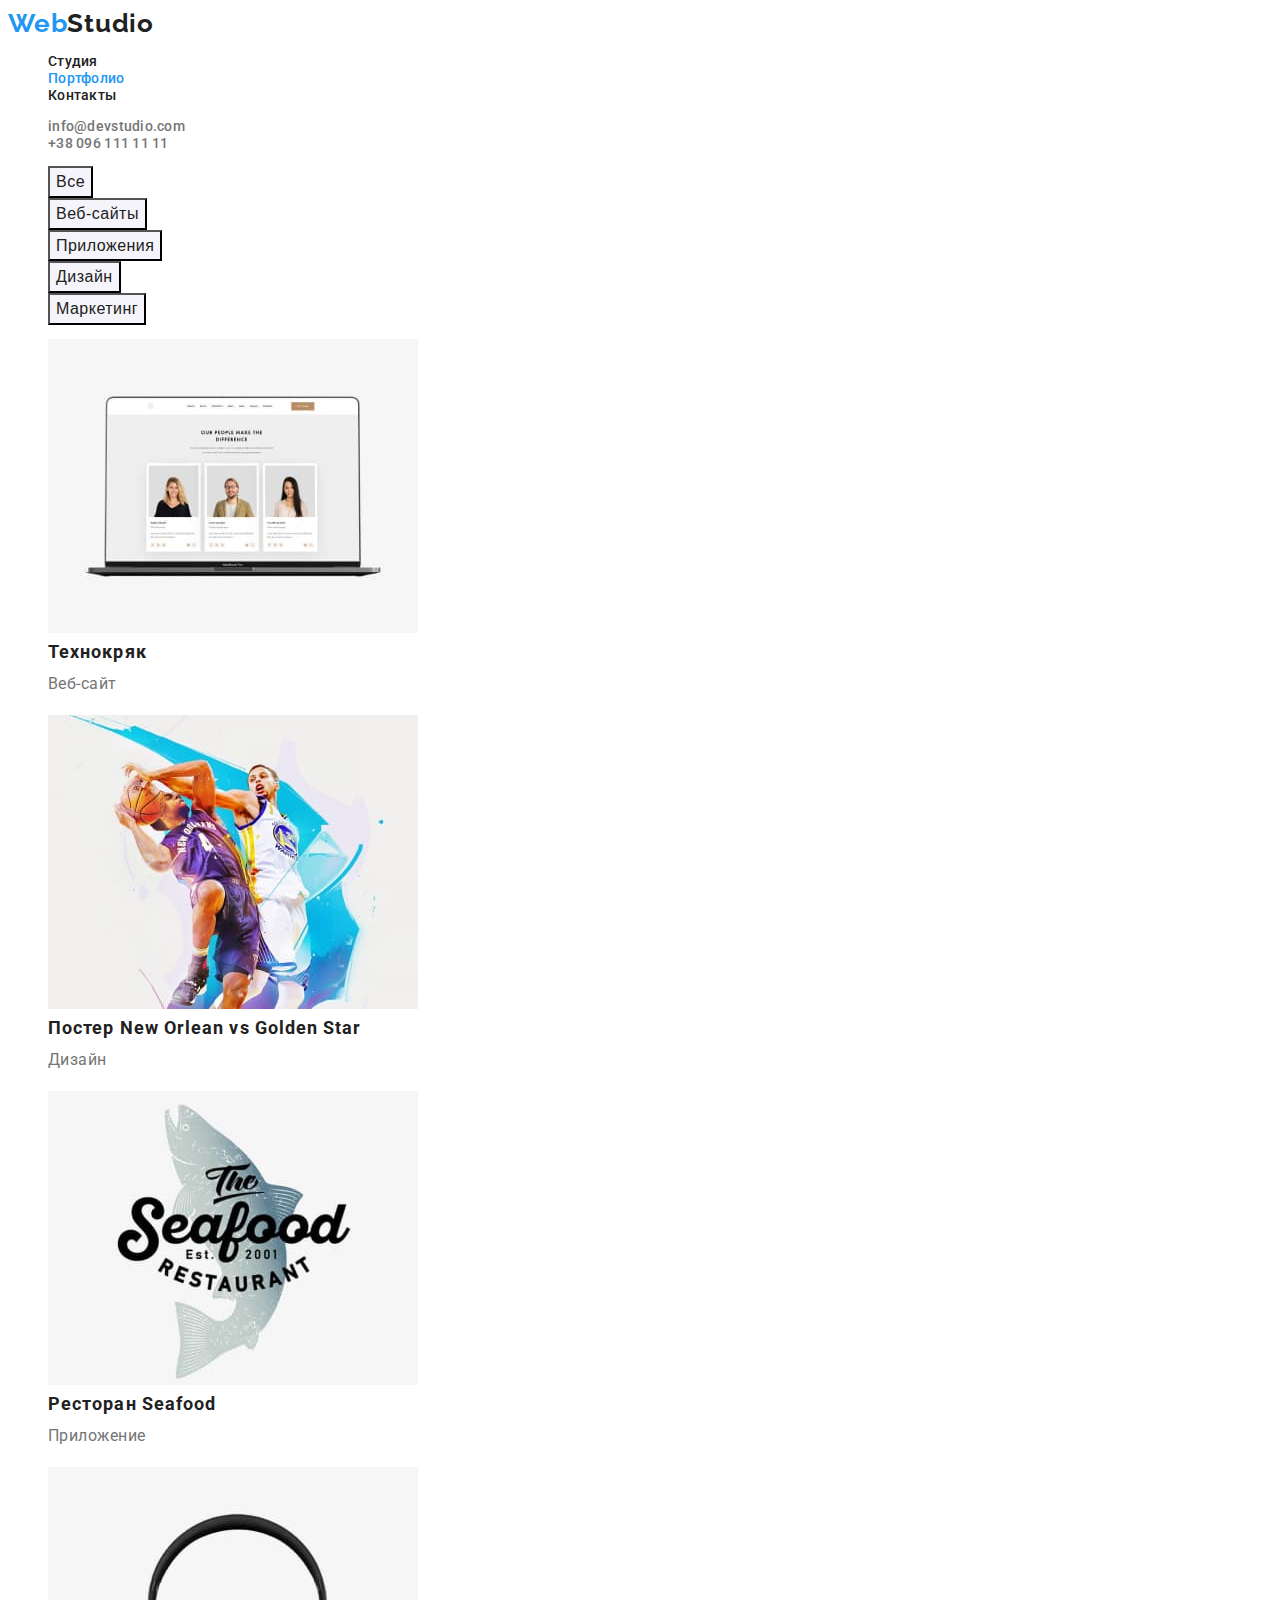
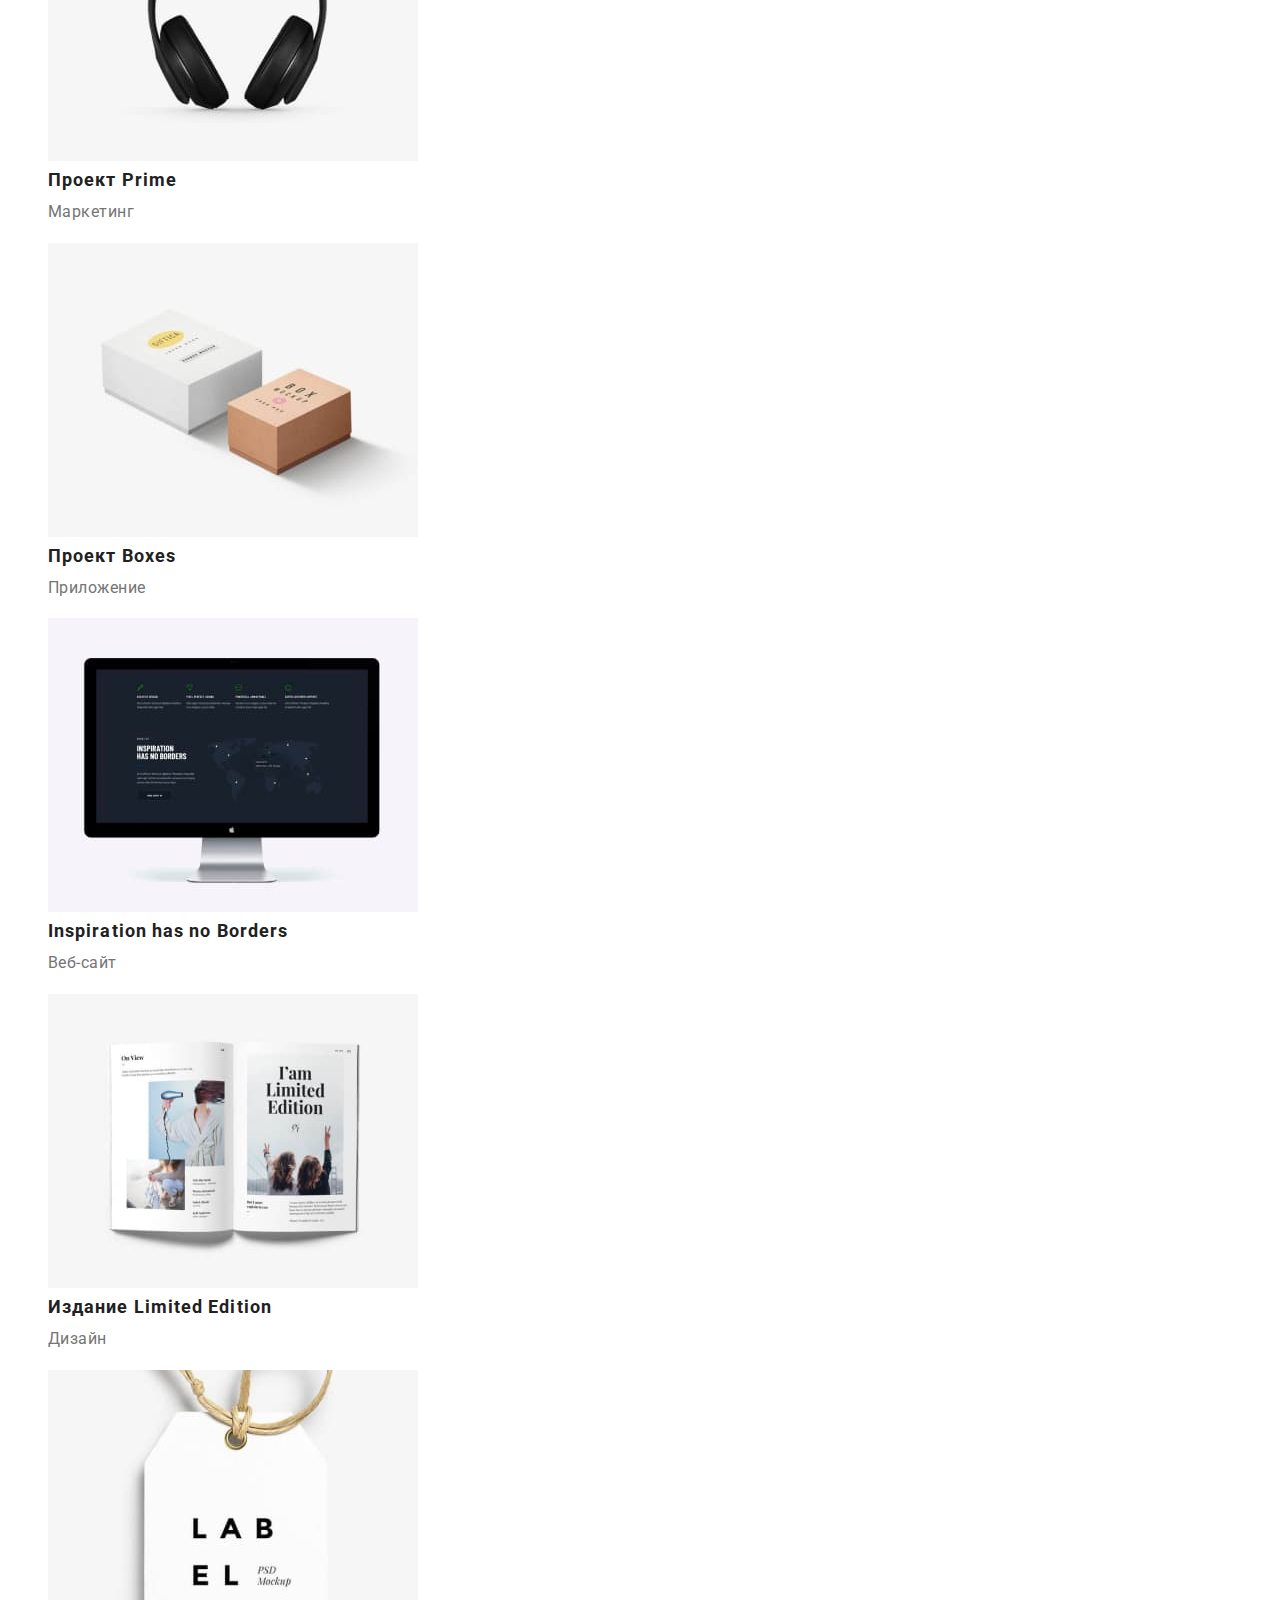
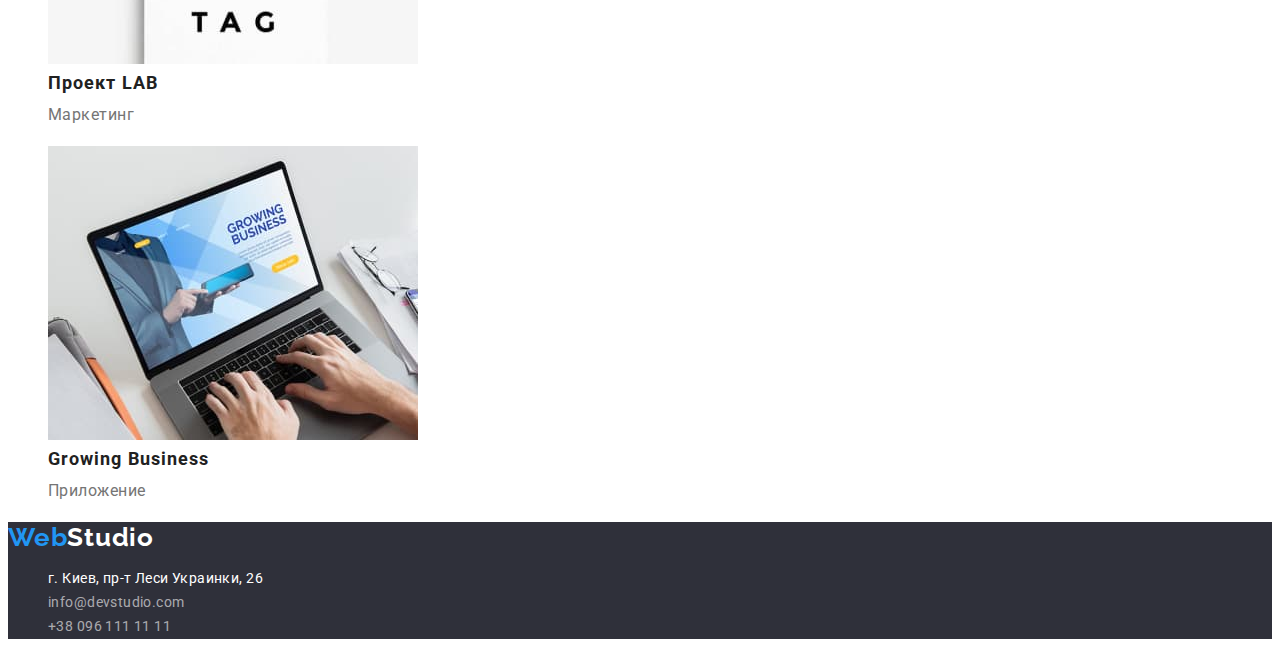
==== portfolio.html @ acb9602a "Новый репозиторий" ====
<!DOCTYPE html>
<html lang="ru">
    <head>
        <meta charset="UTF-8">
        <meta http-equiv="X-UA-Compatible" content="IE=edge">
        <meta name="viewport" content="width=device-width, initial-scale=1.0">
        <title>Document</title>
        <link rel="preconnect" href="https://fonts.googleapis.com">
        <link rel="preconnect" href="https://fonts.gstatic.com" crossorigin>
        <link href="https://fonts.googleapis.com/css2?family=Raleway:wght@700&family=Roboto:wght@400;500;700;900&display=swap" rel="stylesheet">
        <link rel="stylesheet" href="./css/styles.css">
    </head>
    <body>
        <!--Шапка-->
        <header class="header">
            <nav class="header-navigation">
                <a href="/" class="link header-logo">Web<span class="header-studio">Studio</span> </a>
                <ul class="list header-list">
                    <li class="header-item"><a class="link header-link"  href="./index.html">Студия</a></li>
                    <li class="header-item"><a class="link header-link current" href="./portfolio.html">Портфолио</a></li>
                    <li class="header-item"><a class="link header-link" href="">Контакты</a></li>
                </ul>
            </nav>              
            <ul class="list contact-list">
                <li class="contact-item"><a href="mailto:info@devstudio.com" class="link contact-link" >info@devstudio.com</a></li>
                <li class="contact-item"><a href="tel:+380961111111" class="link contact-link">+38 096 111 11 11</a></li>
            </ul>
        </header>   
        <main> 
            <!--Портфолио-->  
            <section>
                <h1 class="visually-hidden">Портфолио</h1>
                <div class="porfolio">
                    <ul class="list porfolio-list">
                        <li class="porfolio-item"><button type="button" class="porfolio-btn">Все</button></li>
                        <li class="porfolio-item"><button type="button" class="porfolio-btn">Веб-сайты</button></li>
                        <li class="porfolio-item"><button type="button" class="porfolio-btn">Приложения</button></li>
                        <li class="porfolio-item"><button type="button" class="porfolio-btn">Дизайн</button></li>
                        <li class="porfolio-item"><button type="button" class="porfolio-btn">Маркетинг</button></li>
                    </ul>  
                </div>
                <div class="projects">
                    <ul class="list project-list">
                        <li class="project-item"> 
                            <a href="" class="link project-link">
                                <img src="./images/portfolio/tehno.jpg" alt="Технокряк" width="370" height="294">
                                <h2 class="project-title">Технокряк</h2>
                                <p class="project-after-title">Веб-сайт</p>
                            </a>                  
                        </li>
                        <li class="project-item"> 
                            <a href="" class="link project-link">
                                <img src="./images/portfolio/poster.jpg" alt="Постер New Orlean vs Golden Star" width="370" height="294">
                                <h2 class="project-title">Постер New Orlean vs Golden Star</h2>
                                <p class="project-after-title">Дизайн</p>
                            </a>                
                        </li>
                        <li class="project-item"> 
                            <a href="" class="link project-link">
                                <img src="./images/portfolio/seafood.jpg" alt="Ресторан Seafood" width="370" height="294">
                                <h2 class="project-title">Ресторан Seafood</h2>
                                <p class="project-after-title">Приложение</p>
                            </a>                 
                        </li>
                        <li class="project-item"> 
                            <a href="" class="link project-link">
                                <img src="./images//portfolio/prime.jpg" alt="Проект Prime" width="370" height="294">
                                <h2 class="project-title">Проект Prime</h2>
                                <p class="project-after-title">Маркетинг</p>
                            </a>                 
                        </li>
                        <li class="project-item"> 
                            <a href="" class="link project-link">
                                <img src="./images/portfolio/boxes.jpg" alt="Проект Boxes" width="370" height="294">
                                <h2 class="project-title">Проект Boxes</h2>
                                <p class="project-after-title">Приложение</p>
                            </a>                       
                        </li>
                        <li class="project-item"> 
                            <a href="" class="link project-link">
                                <img src="./images/portfolio/borders.jpg" alt="Inspiration has no Borders" width="370" height="294">
                                <h2 class="project-title">Inspiration has no Borders</h2>
                                <p class="project-after-title">Веб-сайт</p>
                            </a>                    
                        </li>
                        <li class="project-item"> 
                            <a href="" class="link project-link">
                                <img src="./images/portfolio/limited.jpg" alt="Издание Limited Edition" width="370" height="294">
                                <h2 class="project-title">Издание Limited Edition</h2>
                                <p class="project-after-title">Дизайн</p>
                            </a>                     
                        </li>
                        <li class="project-item"> 
                            <a href="" class="link project-link">
                                <img src="./images/portfolio/lab.jpg" alt="Проект LAB" width="370" height="294">
                                <h2 class="project-title">Проект LAB</h2>
                                <p class="project-after-title">Маркетинг</p>
                            </a>                      
                        </li>
                        <li class="project-item"> 
                            <a href="" class="link project-link">
                                <img src="./images/portfolio/business.jpg" alt="Growing Business" width="370" height="294">
                                <h2 class="project-title">Growing Business</h2>
                                <p class="project-after-title">Приложение</p>
                            </a>  
                        </li>            
                    </ul>       
                </div>   
            </section>    
        </main>
        <!--Подвал-->
        <footer class="footer">
            <a href="/" class="link footer-logo">Web<span class="footer-studio">Studio</span> </a>
            <address>
                <ul class="list footer-list">
                    <li class="footer-item"><a href="" class="link footer-adress">г. Киев, пр-т Леси Украинки, 26</a></li>
                    <li class="footer-item"><a href="mailto:info@devstudio.com" class="link footer-link">info@devstudio.com</a></li>
                    <li class="footer-item"><a href="tel:+380961111111" class="link footer-link">+38 096 111 11 11</a></li>
                </ul>
            </address>
        </footer>
    </body>
</html>
---- css/styles.css ----
/* основной цвет заголовка #FFFFFF */
/* второй цвет заголовка #212121 */
/* основной  цвет текста #757575 */
/* контакты цвет rgba(255, 255, 255, 0.6) */
/* акцент цвет #2196F3 */

/* основной фон #E5E5E5 */
/* второй фон #2F303A; */
/* третий фон  #F5F4FA */
/* фон шапки #FFFFFF */
/* фон подвал #2F303A*/

/* основной фон кнопки #2196F3 */
/* второй фон кнопки rgba(0, 0, 0, 0.15) */
/* основной цвет текста кнопки #FFFFFF */
/* второй цвет текста кнопки #212121 */
/* основной фон кнопки портфолио #F5F4FA */
/* второй фон кнопки портфолио #2196F3 */
/* основной текст кнопки портфолио #212121 */
/* второй цвет кнопки портфолио #FFFFFF */

:root {
    --main-title-color:#FFFFFF;
    --second-title-color:#212121;
    --main-text-color:#757575;
    --contacts-color:rgba(255, 255, 255, 0.6);
    --accent-color:#2196F3;
    --main-background:#FFFFFF;
    --second-background:#2F303A;
    --third-background:#F5F4FA;
    --header-background:#FFFFFF;
    --footer-background:#2F303A;
    
}

body {
    font-family:'Roboto', sans-serif;
    background-color:var(--main-background);
    color:var(--main-text-color);
    font-size: 14px;
    letter-spacing: 0.03em;
}

.list {
    list-style:none;
}

.link{
    text-decoration: none;
}

/* ------------------- HEDER-------------------------- */

.header{
    background-color:var(--header-background)
}
.header-logo {
font-family: Raleway;
font-weight: 700;
font-size: 26px;
line-height: 1.19;
letter-spacing: 0.03em;
color: var(--accent-color);
}
.header-studio{
    color: var(--second-title-color);
}
.header-link{
    font-style: normal;
    font-weight: 500;
    font-size: 14px;
    line-height: 1.14;
    letter-spacing: 0.02em;
    color:var(--second-title-color);
}
.header-link:hover,
.header-link:focus{
    color: var(--accent-color);
}
.current{
    color: var(--accent-color);
}
.contact-link{
    font-weight: 500;
    font-size: 14px;
    line-height: 1.14;
    letter-spacing: 0.02em;
    color: var(--main-text-color);
}
.contact-link:hover, 
.contact-link:focus{
    color: var(--accent-color);
}

/* ------------------- HERO-------------------------- */

.hero{
    background-color: var(--second-background);
}
.hero-section-title{
    font-weight: 900;
    font-size: 44px;
    line-height: 1.36;
    letter-spacing: 0.06em;
    color:var(--main-title-color);
}
.hero-section-btn{
    cursor: pointer;
    background-color:var(--accent-color) ;
    font-family: inherit;
    font-weight: 700;
    font-size: 16px;
    line-height: 1.87;
    letter-spacing: 0.06em;
    color:var(--main-title-color);
}

/* -------------------DIFFERENCES-------------------------- */

.visually-hidden {
    position: absolute;
    white-space: nowrap;
    width: 1px;
    height: 1px;
    overflow: hidden;
    border: 0;
    padding: 0;
    clip: rect(0 0 0 0);
    clip-path: inset(50%);
    margin: -1px;
}
.differences-title{  
    font-weight: 700;
    font-size: 14px;
    line-height: 1.14;
    letter-spacing: 0.03em;
    color: var(--second-title-color);
}
.differences-after-title{
    font-weight: 400;
    font-size: 14px;
    line-height: 1.71;
    letter-spacing: 0.03em;
}

/* -------------------WORK-------------------------- */

.work-title{
        font-weight: 700;
        font-size: 36px;
        line-height: 1.17;
        letter-spacing: 0.03em;
        color:var(--second-title-color);
}

/* -------------------COMMAND-------------------------- */

.command{
    background-color: var(--third-background);
}
.command-title{
    font-weight: 700;
    font-size: 36px;
    line-height: 1.17;
    letter-spacing: 0.03em;  
    color:var(--second-title-color);  
}

.command-name{
    font-weight: 500;
    font-size: 16px;
    line-height: 1.19;
    letter-spacing: 0.03em;
    color: var(--second-title-color);
}

/* -------------------FOOTER-------------------------- */

.footer{
    background-color:var(--footer-background); 
}

.footer-logo {
    font-family: Raleway;
    font-weight: 700;
    font-size: 26px;
    line-height: 1.19;
    letter-spacing: 0.03em;
    color: var(--accent-color);
    }

.footer-studio{
    color:var(--main-title-color);
    }

.footer-adress{
    font-style: normal;
    font-weight: 400;
    font-size: 14px;
    line-height: 1.71;
    letter-spacing: 0.03em;
    color:var(--main-title-color);
}
.footer-adress:hover,
.footer-adress:focus{
    color: var(--accent-color);
}
.footer-link{
    font-style: normal;
    font-weight: 400;
    font-size: 14px;
    line-height: 1.71;
    letter-spacing: 0.03em;
    color:var(--contacts-color);
    }
.footer-link:hover,
.footer-link:focus{
    color: var(--accent-color);
}

/* -------------------PORFOLIO BTN-------------------------- */

.porfolio-btn{
    font-weight: 500;
    font-size: 16px;
    line-height: 1.62;
    letter-spacing: 0.03em;
    color: #212121;  
    background-color:#F5F4FA;
}
.porfolio-btn:hover, 
.porfolio-btn:focus{
    color: #FFFFFF;
    background-color:var(--accent-color)
}

/* -------------------PROJECTS-------------------------- */

.project-title{
    font-weight: 700;
    font-size: 18px;
    line-height: 2.0px;
    letter-spacing: 0.06em;
    color:var(--second-title-color);
}
.project-after-title{
    font-weight: 400;
    font-size: 16px;
    line-height: 1.87;
    letter-spacing: 0.03em;
    color:var(--main-text-color);
}
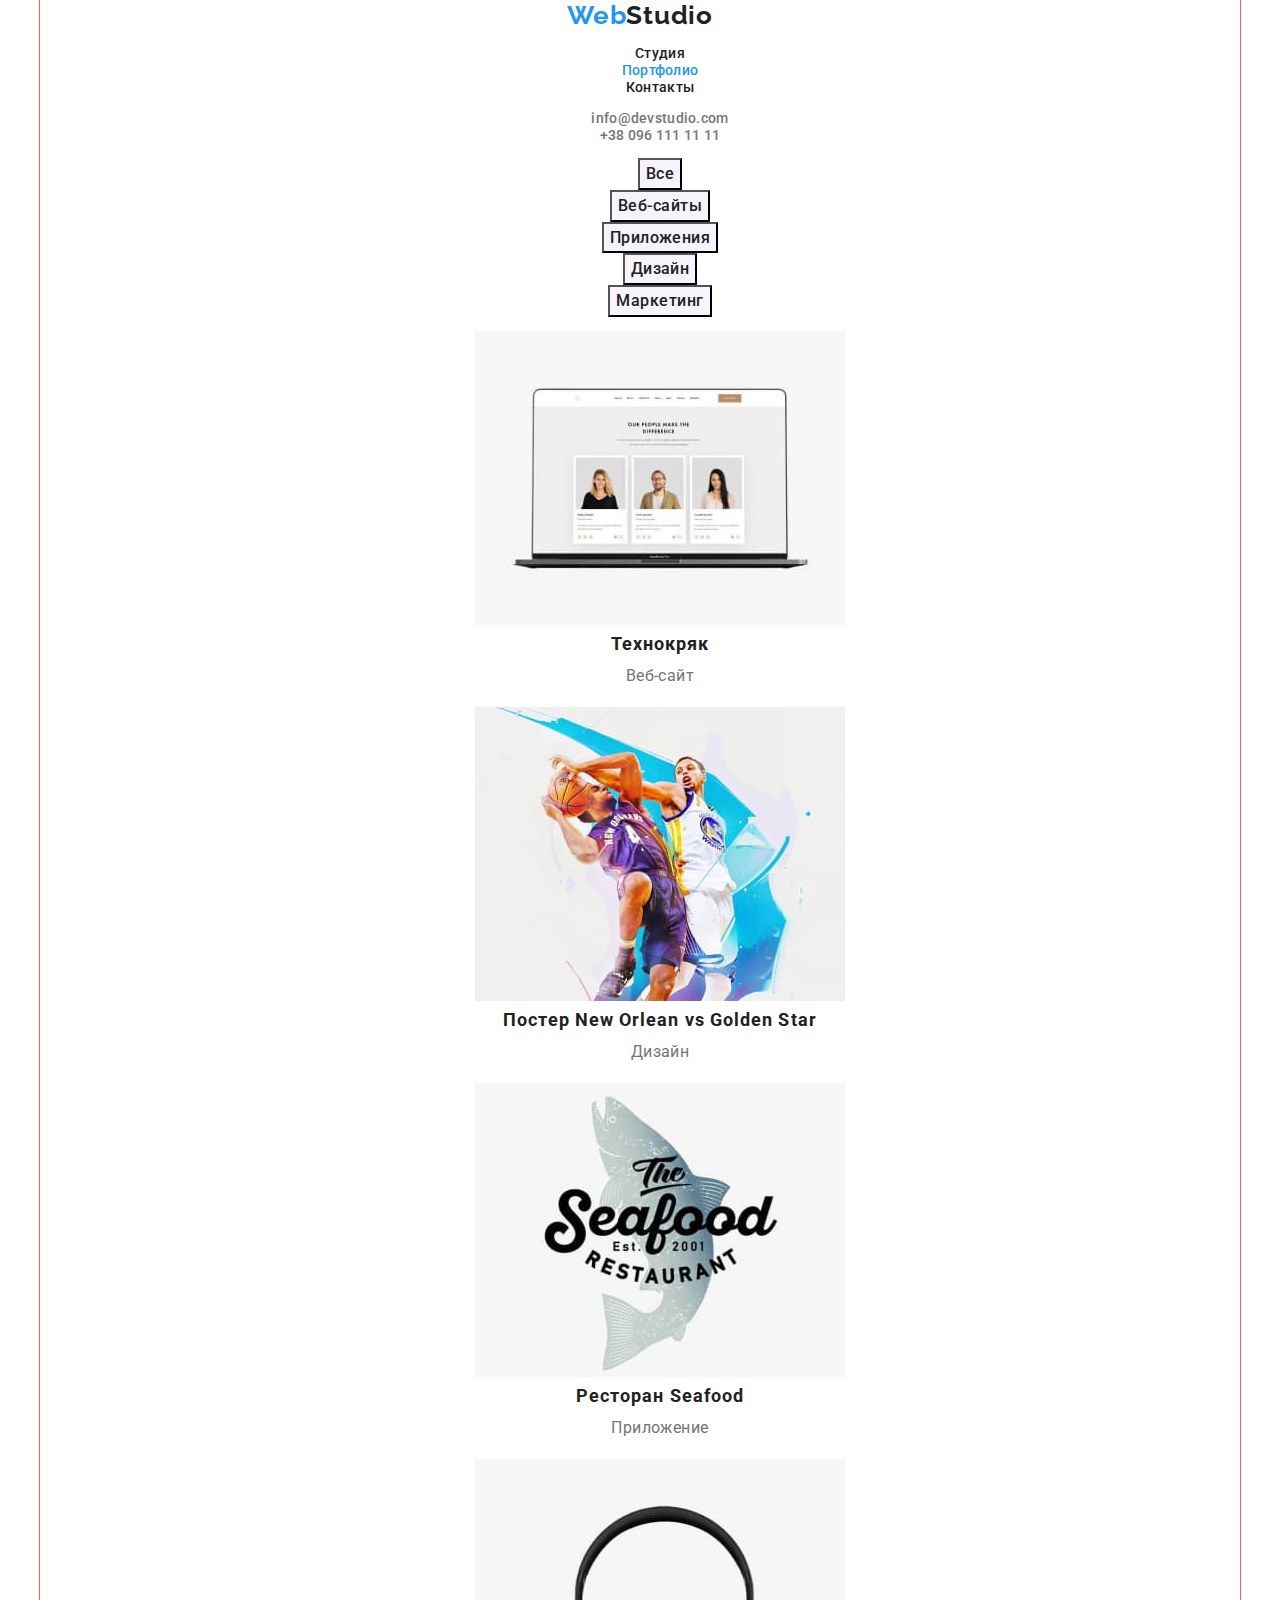
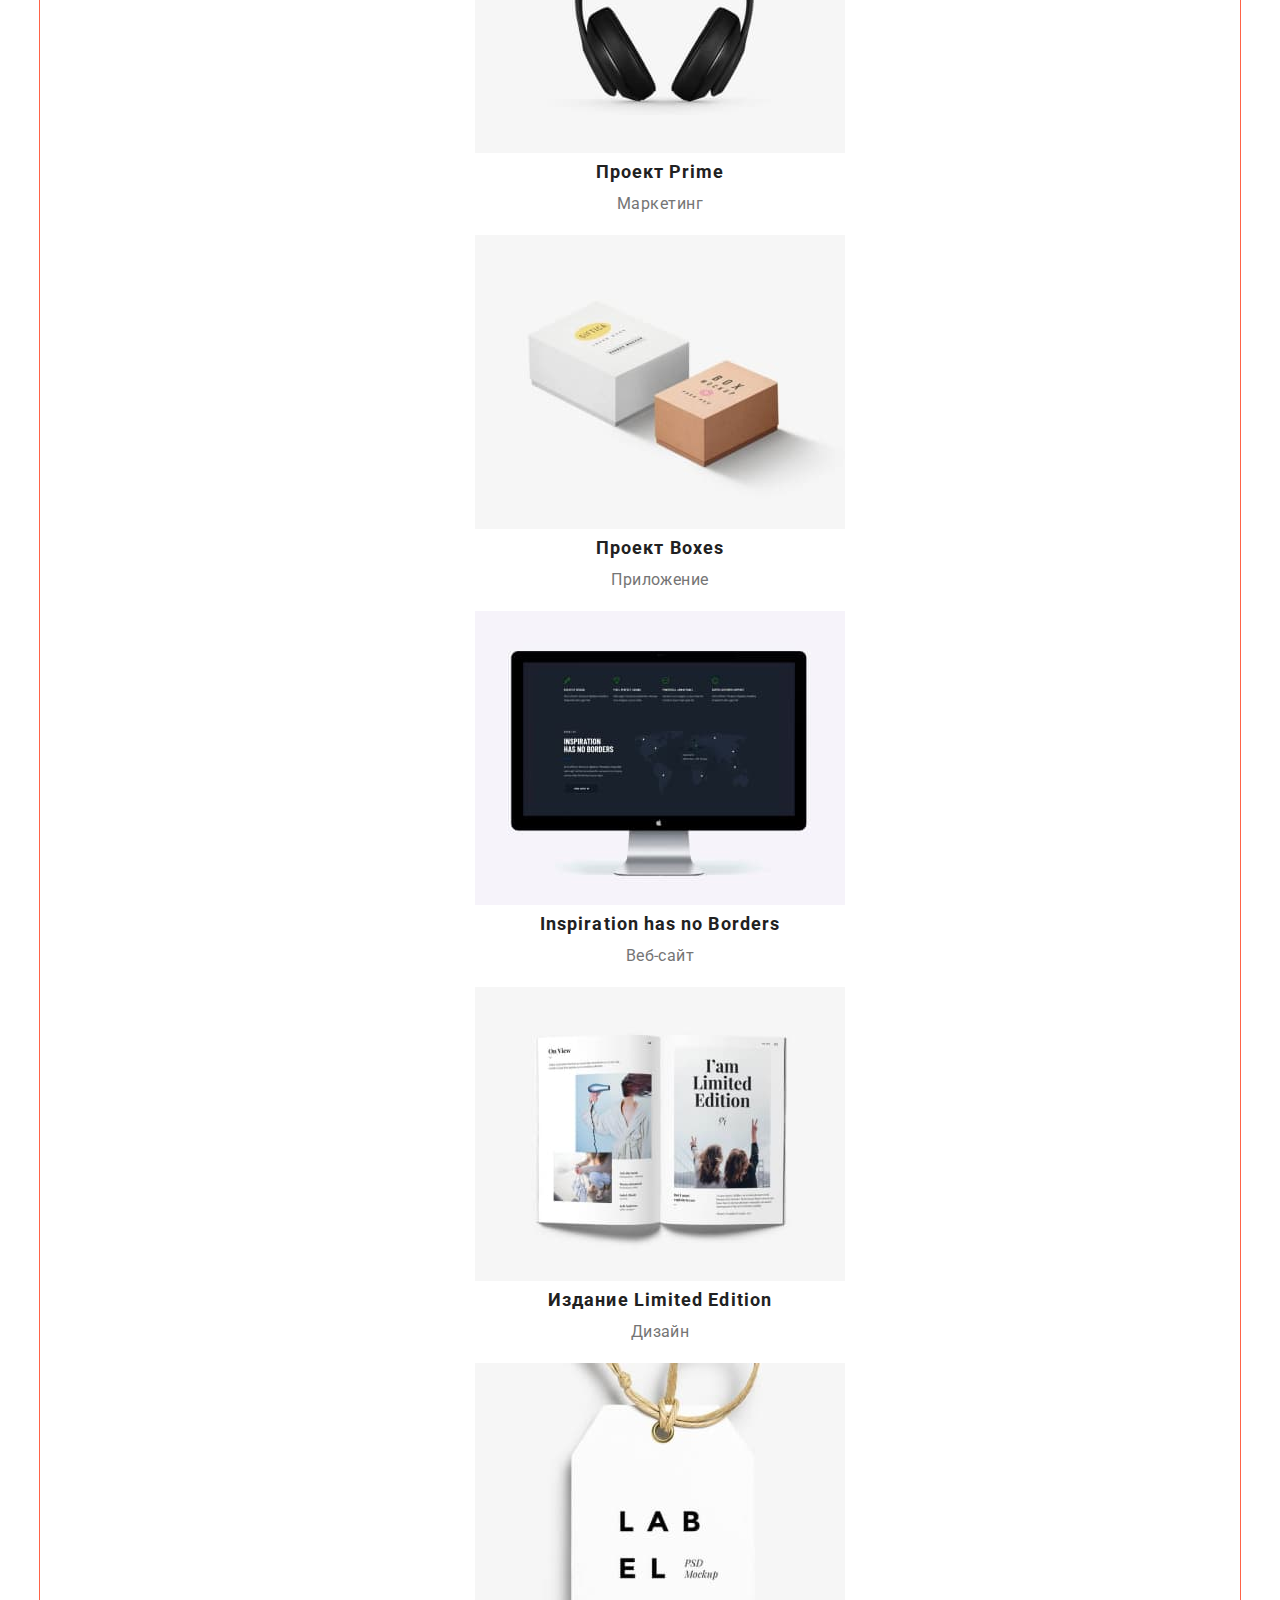
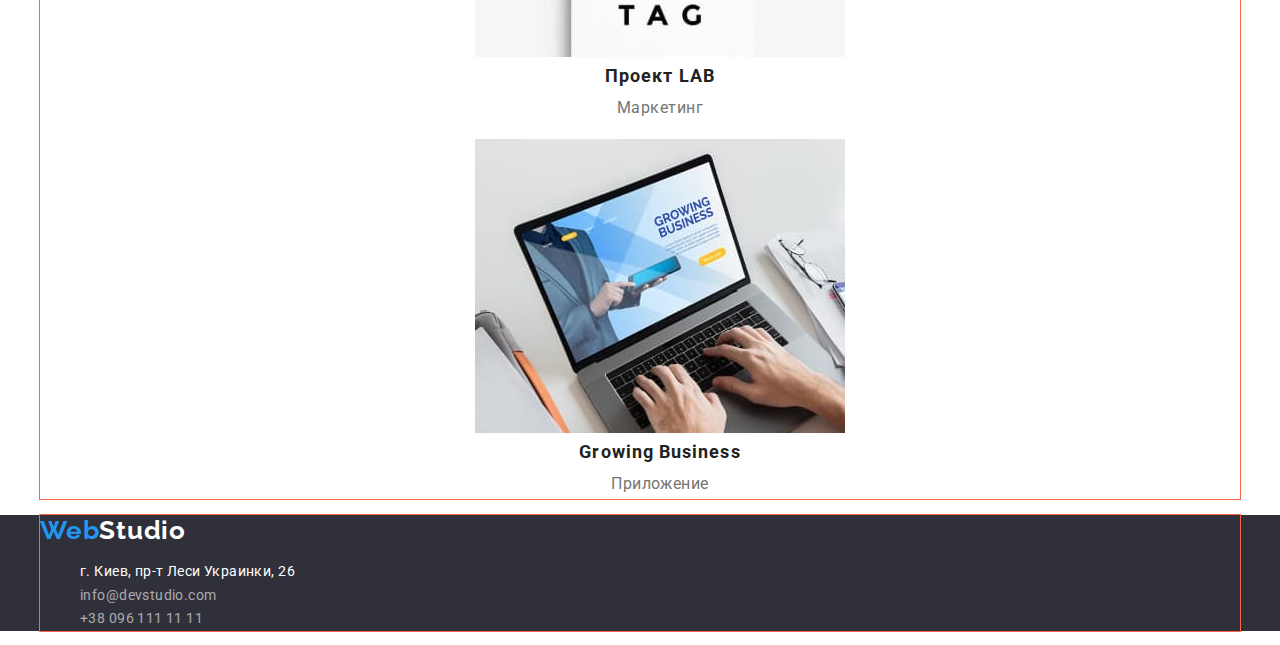
==== commit c243e2ca: "Название секций" ====
--- a/portfolio.html
+++ b/portfolio.html
@@ -8,10 +8,12 @@
         <link rel="preconnect" href="https://fonts.googleapis.com">
         <link rel="preconnect" href="https://fonts.gstatic.com" crossorigin>
         <link href="https://fonts.googleapis.com/css2?family=Raleway:wght@700&family=Roboto:wght@400;500;700;900&display=swap" rel="stylesheet">
+        <link rel="stylesheet" href="https://cdn.jsdelivr.net/npm/modern-normalize@1.1.0/modern-normalize.min.css">
         <link rel="stylesheet" href="./css/styles.css">
     </head>
     <body>
         <!--Шапка-->
+        <div class="container">
         <header class="header">
             <nav class="header-navigation">
                 <a href="/" class="link header-logo">Web<span class="header-studio">Studio</span> </a>
@@ -108,16 +110,19 @@
                 </div>   
             </section>    
         </main>
+    </div>   
         <!--Подвал-->
         <footer class="footer">
-            <a href="/" class="link footer-logo">Web<span class="footer-studio">Studio</span> </a>
-            <address>
-                <ul class="list footer-list">
-                    <li class="footer-item"><a href="" class="link footer-adress">г. Киев, пр-т Леси Украинки, 26</a></li>
-                    <li class="footer-item"><a href="mailto:info@devstudio.com" class="link footer-link">info@devstudio.com</a></li>
-                    <li class="footer-item"><a href="tel:+380961111111" class="link footer-link">+38 096 111 11 11</a></li>
-                </ul>
-            </address>
-        </footer>
+            <div class="footer-container">
+                <a href="/" class="link footer-logo">Web<span class="footer-studio">Studio</span> </a>
+                <address>
+                    <ul class="list footer-list">
+                        <li class="footer-item"><a href="" class="link footer-adress">г. Киев, пр-т Леси Украинки, 26</a></li>
+                        <li class="footer-item"><a href="mailto:info@devstudio.com" class="link footer-link">info@devstudio.com</a></li>
+                        <li class="footer-item"><a href="tel:+380961111111" class="link footer-link">+38 096 111 11 11</a></li>
+                    </ul>
+                </address>
+            </div>    
+        </footer> 
     </body>
 </html>--- a/css/styles.css
+++ b/css/styles.css
@@ -33,7 +33,19 @@
     
 }
 
+
+html{
+    box-sizing: border-box;  
+}
+*,
+*::before,
+*::after {
+    box-sizing: inherit;
+} 
+
+
 body {
+    margin: 0;
     font-family:'Roboto', sans-serif;
     background-color:var(--main-background);
     color:var(--main-text-color);
@@ -48,6 +60,14 @@
 .link{
     text-decoration: none;
 }
+
+.container{ 
+    margin-left: auto;
+    margin-right: auto;
+    width: 1200px;
+    outline: 1px solid tomato;
+    text-align: center;
+} 
 
 /* ------------------- HEDER-------------------------- */
 
@@ -92,6 +112,13 @@
     color: var(--accent-color);
 }
 
+.header-container{
+    margin-left: auto;
+    margin-right: auto;
+    width: 1200px;
+    outline: 1px solid tomato;
+}
+
 /* ------------------- HERO-------------------------- */
 
 .hero{
@@ -115,6 +142,10 @@
     color:var(--main-title-color);
 }
 
+.section-title-container{
+    width: 696px;
+}
+    
 /* -------------------DIFFERENCES-------------------------- */
 
 .visually-hidden {
@@ -143,6 +174,13 @@
     letter-spacing: 0.03em;
 }
 
+.differences-container{
+    margin-left: auto;
+    margin-right: auto;
+    width: 1200px;
+    outline: 1px solid tomato;
+}
+
 /* -------------------WORK-------------------------- */
 
 .work-title{
@@ -153,6 +191,13 @@
         color:var(--second-title-color);
 }
 
+.work-container{
+    margin-left: auto;
+    margin-right: auto;
+    width: 1200px;
+    outline: 1px solid tomato;
+}
+
 /* -------------------COMMAND-------------------------- */
 
 .command{
@@ -174,6 +219,12 @@
     color: var(--second-title-color);
 }
 
+.command-container{
+    margin-left: auto;
+    margin-right: auto;
+    width: 1200px;
+    outline: 1px solid tomato;
+}
 /* -------------------FOOTER-------------------------- */
 
 .footer{
@@ -218,6 +269,12 @@
     color: var(--accent-color);
 }
 
+.footer-container{
+    margin-left: auto;
+    margin-right: auto;
+    width: 1200px;
+    outline: 1px solid tomato;
+}
 /* -------------------PORFOLIO BTN-------------------------- */
 
 .porfolio-btn{
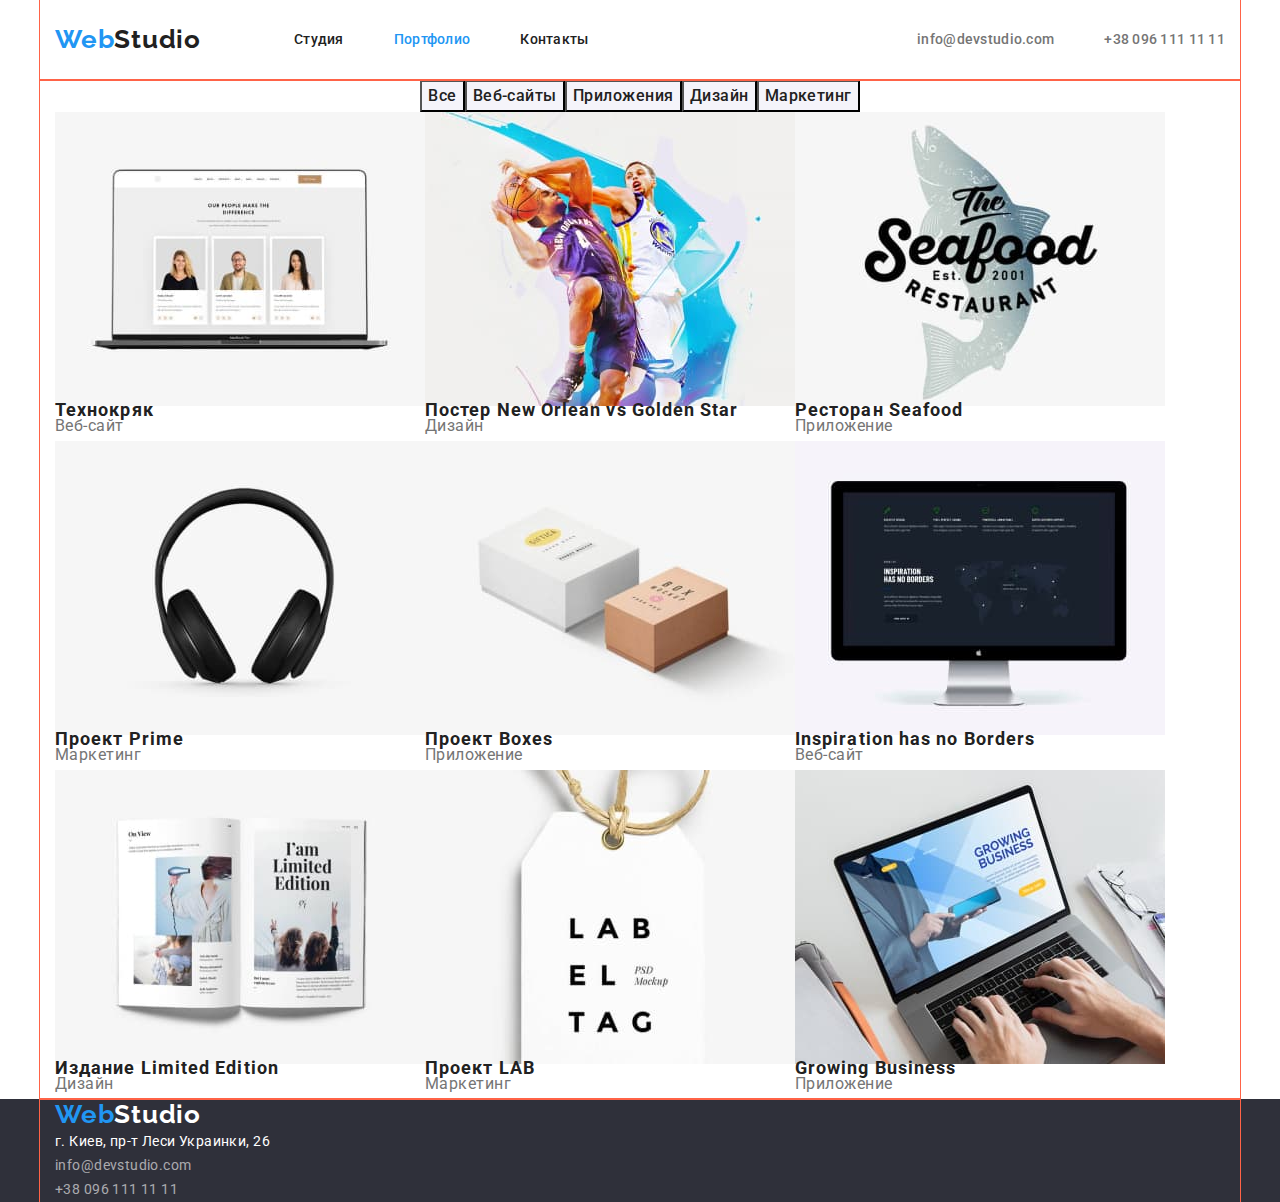
==== commit 331f540d: "Применяем Flex" ====
--- a/portfolio.html
+++ b/portfolio.html
@@ -13,24 +13,26 @@
     </head>
     <body>
         <!--Шапка-->
-        <div class="container">
         <header class="header">
-            <nav class="header-navigation">
-                <a href="/" class="link header-logo">Web<span class="header-studio">Studio</span> </a>
-                <ul class="list header-list">
-                    <li class="header-item"><a class="link header-link"  href="./index.html">Студия</a></li>
-                    <li class="header-item"><a class="link header-link current" href="./portfolio.html">Портфолио</a></li>
-                    <li class="header-item"><a class="link header-link" href="">Контакты</a></li>
+            <div class="container heder-container">
+                <nav class="header-navigation">
+                    <a href="/" class="link header-logo">Web<span class="header-studio">Studio</span> </a>
+                    <ul class="list header-list">
+                        <li class="header-item"><a class="link header-link"  href="./index.html">Студия</a></li>
+                        <li class="header-item"><a class="link header-link current" href="./portfolio.html">Портфолио</a></li>
+                        <li class="header-item"><a class="link header-link" href="">Контакты</a></li>
+                    </ul>
+                </nav>              
+                <ul class="list contact-list">
+                    <li class="contact-item"><a href="mailto:info@devstudio.com" class="link contact-link" >info@devstudio.com</a></li>
+                    <li class="contact-item"><a href="tel:+380961111111" class="link contact-link">+38 096 111 11 11</a></li>
                 </ul>
-            </nav>              
-            <ul class="list contact-list">
-                <li class="contact-item"><a href="mailto:info@devstudio.com" class="link contact-link" >info@devstudio.com</a></li>
-                <li class="contact-item"><a href="tel:+380961111111" class="link contact-link">+38 096 111 11 11</a></li>
-            </ul>
-        </header>   
+            </div>   
+        </header>  
         <main> 
             <!--Портфолио-->  
             <section>
+                <div class="container">
                 <h1 class="visually-hidden">Портфолио</h1>
                 <div class="porfolio">
                     <ul class="list porfolio-list">
@@ -107,13 +109,13 @@
                             </a>  
                         </li>            
                     </ul>       
+                </div>
                 </div>   
             </section>    
-        </main>
-    </div>   
+        </main>   
         <!--Подвал-->
-        <footer class="footer">
-            <div class="footer-container">
+        <footer class="footer"> 
+            <div class="container">
                 <a href="/" class="link footer-logo">Web<span class="footer-studio">Studio</span> </a>
                 <address>
                     <ul class="list footer-list">
@@ -121,8 +123,8 @@
                         <li class="footer-item"><a href="mailto:info@devstudio.com" class="link footer-link">info@devstudio.com</a></li>
                         <li class="footer-item"><a href="tel:+380961111111" class="link footer-link">+38 096 111 11 11</a></li>
                     </ul>
-                </address>
-            </div>    
-        </footer> 
+                </address>  
+            </div>                          
+        </footer>
     </body>
 </html>--- a/css/styles.css
+++ b/css/styles.css
@@ -33,19 +33,36 @@
     
 }
 
-
-html{
+/* html{
     box-sizing: border-box;  
 }
+
 *,
 *::before,
 *::after {
     box-sizing: inherit;
-} 
-
-
+}  */
+
+/* *{
+    box-sizing: border-box;
+} */
+
+p,
+h1,
+h2,
+h3,
+h4,
+h5,
+h6{
+    margin: 0; 
+}
+
+button{
+    cursor: pointer;
+    font-family: inherit;
+    display: block;
+}
 body {
-    margin: 0;
     font-family:'Roboto', sans-serif;
     background-color:var(--main-background);
     color:var(--main-text-color);
@@ -54,6 +71,8 @@
 }
 
 .list {
+    padding: 0;
+    margin: 0;
     list-style:none;
 }
 
@@ -64,9 +83,10 @@
 .container{ 
     margin-left: auto;
     margin-right: auto;
+    padding: 0 15px;
     width: 1200px;
+
     outline: 1px solid tomato;
-    text-align: center;
 } 
 
 /* ------------------- HEDER-------------------------- */
@@ -74,17 +94,42 @@
 .header{
     background-color:var(--header-background)
 }
+
+.heder-container{
+    display: flex;
+    align-items: center;
+    padding-top: 24px;
+    padding-bottom: 25px;
+}
+
+.header-navigation{
+    display: flex;
+    align-items: center;
+}
+
 .header-logo {
-font-family: Raleway;
-font-weight: 700;
-font-size: 26px;
-line-height: 1.19;
-letter-spacing: 0.03em;
-color: var(--accent-color);
-}
+    margin-right: 93px;
+
+    font-family: Raleway;
+    font-weight: 700;
+    font-size: 26px;
+    line-height: 1.19;
+    letter-spacing: 0.03em;
+    color: var(--accent-color);
+}
+
 .header-studio{
     color: var(--second-title-color);
 }
+
+.header-list{
+    display: flex;
+}
+
+.header-item:not(:last-child){
+    margin-right: 50px;
+}
+
 .header-link{
     font-style: normal;
     font-weight: 500;
@@ -93,13 +138,25 @@
     letter-spacing: 0.02em;
     color:var(--second-title-color);
 }
+
 .header-link:hover,
 .header-link:focus{
     color: var(--accent-color);
 }
+
 .current{
     color: var(--accent-color);
 }
+
+.contact-list{
+    display: flex;
+    margin-left: auto;  
+}
+
+.contact-item:not(:last-child){
+    margin-right: 50px;
+}
+
 .contact-link{
     font-weight: 500;
     font-size: 14px;
@@ -107,43 +164,55 @@
     letter-spacing: 0.02em;
     color: var(--main-text-color);
 }
+
 .contact-link:hover, 
 .contact-link:focus{
     color: var(--accent-color);
 }
 
-.header-container{
+/* ------------------- HERO-------------------------- */
+
+.hero-section{
+    background-color: var(--second-background);
+    max-width: 1600px;
+}
+
+.hero-container{
+    padding-top: 200px;
+    padding-bottom: 200px;
+}
+
+.hero-section-title{
+    width: 696px;
+    height: 120px;
     margin-left: auto;
     margin-right: auto;
-    width: 1200px;
-    outline: 1px solid tomato;
-}
-
-/* ------------------- HERO-------------------------- */
-
-.hero{
-    background-color: var(--second-background);
-}
-.hero-section-title{
+    text-align: center;
+
+    outline: 1px solid tomato;  
+
     font-weight: 900;
     font-size: 44px;
     line-height: 1.36;
     letter-spacing: 0.06em;
     color:var(--main-title-color);
 }
+
 .hero-section-btn{
-    cursor: pointer;
+    margin-left: auto;
+    margin-right: auto;
+    margin-top: 30px;
+    text-align: center;
+    min-width: 200px;
+    height: 50px;
+    padding: 10px 32px;
+
     background-color:var(--accent-color) ;
-    font-family: inherit;
     font-weight: 700;
     font-size: 16px;
     line-height: 1.87;
     letter-spacing: 0.06em;
     color:var(--main-title-color);
-}
-
-.section-title-container{
-    width: 696px;
 }
     
 /* -------------------DIFFERENCES-------------------------- */
@@ -160,6 +229,12 @@
     clip-path: inset(50%);
     margin: -1px;
 }
+
+.differences-list{
+    display: flex;
+    justify-content: center;
+}
+
 .differences-title{  
     font-weight: 700;
     font-size: 14px;
@@ -167,18 +242,12 @@
     letter-spacing: 0.03em;
     color: var(--second-title-color);
 }
+
 .differences-after-title{
     font-weight: 400;
     font-size: 14px;
     line-height: 1.71;
     letter-spacing: 0.03em;
-}
-
-.differences-container{
-    margin-left: auto;
-    margin-right: auto;
-    width: 1200px;
-    outline: 1px solid tomato;
 }
 
 /* -------------------WORK-------------------------- */
@@ -191,11 +260,9 @@
         color:var(--second-title-color);
 }
 
-.work-container{
-    margin-left: auto;
-    margin-right: auto;
-    width: 1200px;
-    outline: 1px solid tomato;
+.work-list{
+    display: flex;
+    justify-content: space-between;
 }
 
 /* -------------------COMMAND-------------------------- */
@@ -203,6 +270,7 @@
 .command{
     background-color: var(--third-background);
 }
+
 .command-title{
     font-weight: 700;
     font-size: 36px;
@@ -211,6 +279,11 @@
     color:var(--second-title-color);  
 }
 
+.command-list{
+    display: flex;
+    justify-content: center;
+}
+
 .command-name{
     font-weight: 500;
     font-size: 16px;
@@ -219,12 +292,6 @@
     color: var(--second-title-color);
 }
 
-.command-container{
-    margin-left: auto;
-    margin-right: auto;
-    width: 1200px;
-    outline: 1px solid tomato;
-}
 /* -------------------FOOTER-------------------------- */
 
 .footer{
@@ -252,10 +319,12 @@
     letter-spacing: 0.03em;
     color:var(--main-title-color);
 }
+
 .footer-adress:hover,
 .footer-adress:focus{
     color: var(--accent-color);
 }
+
 .footer-link{
     font-style: normal;
     font-weight: 400;
@@ -263,19 +332,19 @@
     line-height: 1.71;
     letter-spacing: 0.03em;
     color:var(--contacts-color);
-    }
+}
+
 .footer-link:hover,
 .footer-link:focus{
     color: var(--accent-color);
 }
 
-.footer-container{
-    margin-left: auto;
-    margin-right: auto;
-    width: 1200px;
-    outline: 1px solid tomato;
-}
 /* -------------------PORFOLIO BTN-------------------------- */
+
+.porfolio-list{
+    display: flex;
+    justify-content: center;
+}
 
 .porfolio-btn{
     font-weight: 500;
@@ -285,6 +354,7 @@
     color: #212121;  
     background-color:#F5F4FA;
 }
+
 .porfolio-btn:hover, 
 .porfolio-btn:focus{
     color: #FFFFFF;
@@ -293,6 +363,11 @@
 
 /* -------------------PROJECTS-------------------------- */
 
+.project-list{
+    display: flex;
+    flex-wrap: wrap;
+}
+
 .project-title{
     font-weight: 700;
     font-size: 18px;
@@ -300,6 +375,7 @@
     letter-spacing: 0.06em;
     color:var(--second-title-color);
 }
+
 .project-after-title{
     font-weight: 400;
     font-size: 16px;
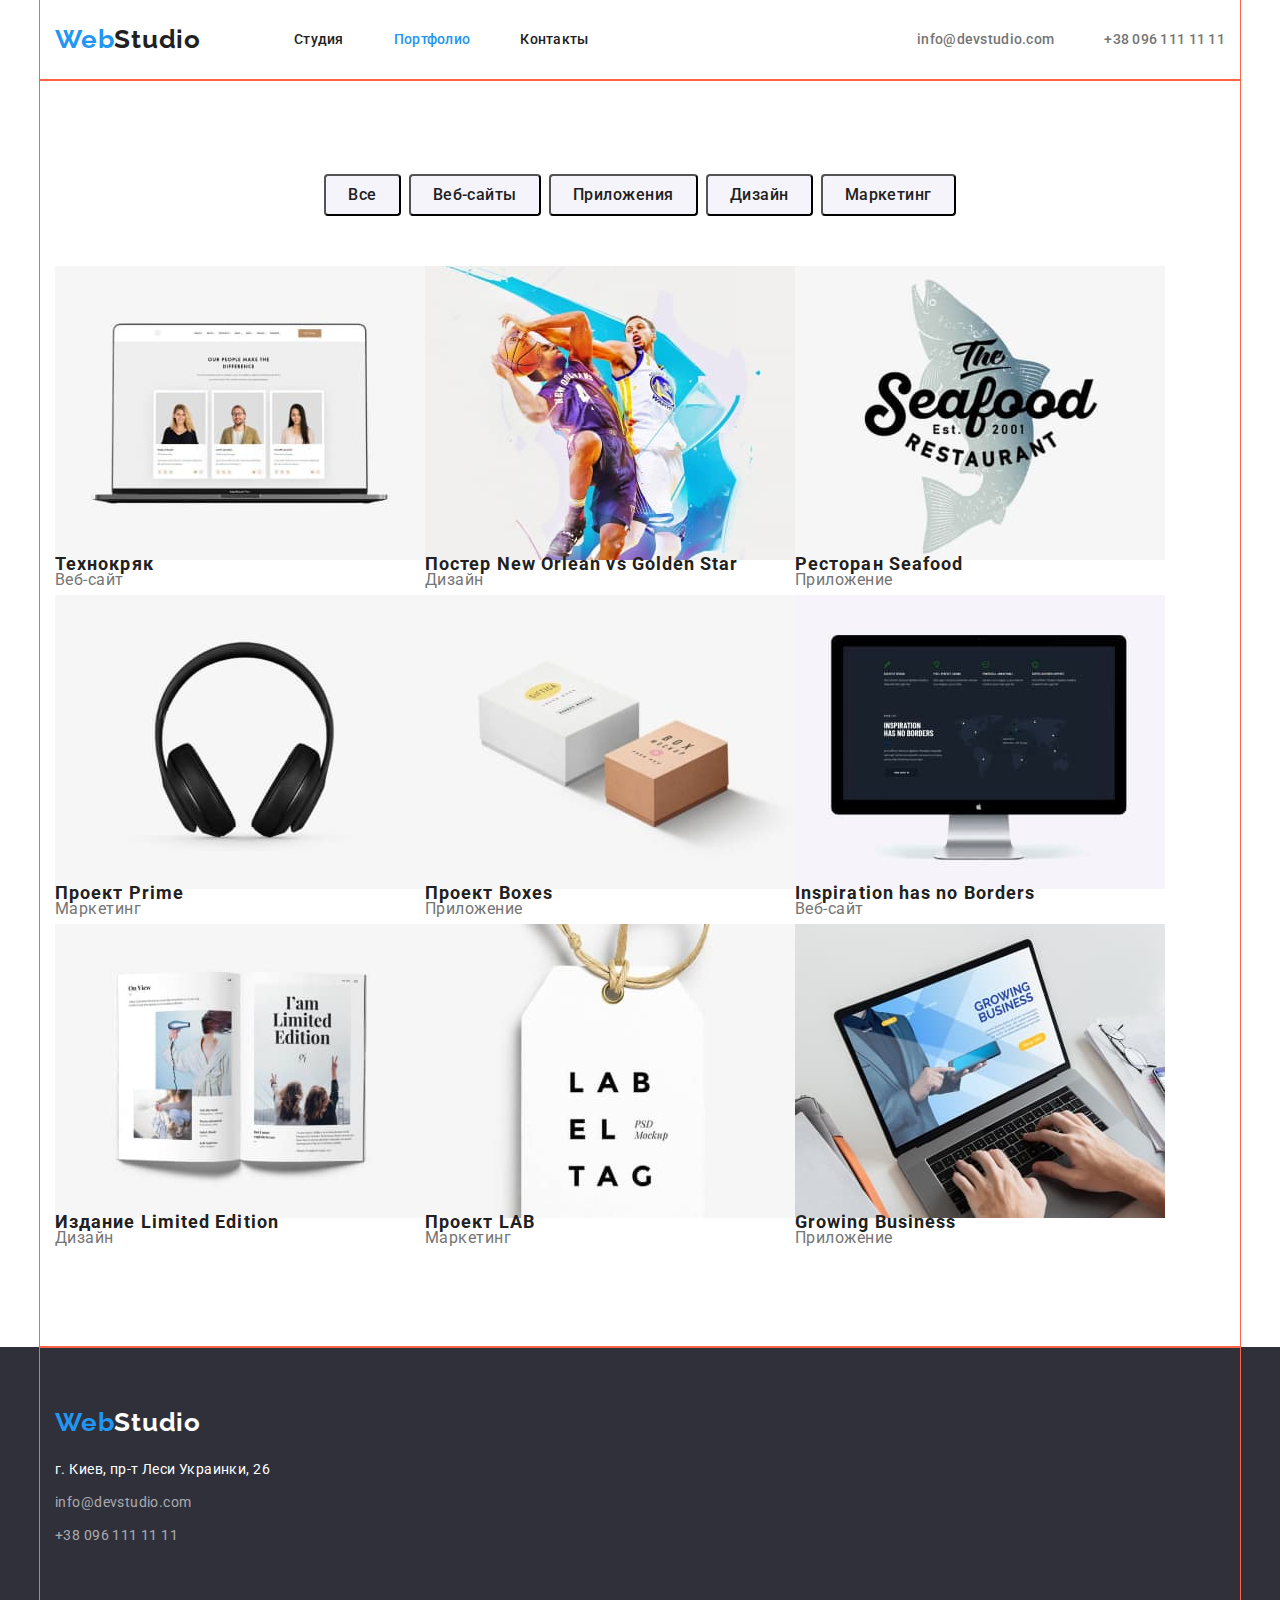
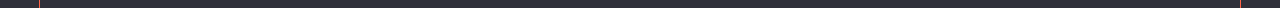
==== commit bc1ba201: "Flex продолжение" ====
--- a/portfolio.html
+++ b/portfolio.html
@@ -32,7 +32,7 @@
         <main> 
             <!--Портфолио-->  
             <section>
-                <div class="container">
+                <div class="container porfolio-container">
                 <h1 class="visually-hidden">Портфолио</h1>
                 <div class="porfolio">
                     <ul class="list porfolio-list">
@@ -115,7 +115,7 @@
         </main>   
         <!--Подвал-->
         <footer class="footer"> 
-            <div class="container">
+            <div class="container footer-container">
                 <a href="/" class="link footer-logo">Web<span class="footer-studio">Studio</span> </a>
                 <address>
                     <ul class="list footer-list">
--- a/css/styles.css
+++ b/css/styles.css
@@ -85,7 +85,6 @@
     margin-right: auto;
     padding: 0 15px;
     width: 1200px;
-
     outline: 1px solid tomato;
 } 
 
@@ -98,17 +97,17 @@
 .heder-container{
     display: flex;
     align-items: center;
+}
+
+.header-navigation{
+    display: flex;
+    align-items: center;
+}
+
+.header-logo {
+    margin-right: 93px;
     padding-top: 24px;
     padding-bottom: 25px;
-}
-
-.header-navigation{
-    display: flex;
-    align-items: center;
-}
-
-.header-logo {
-    margin-right: 93px;
 
     font-family: Raleway;
     font-weight: 700;
@@ -120,6 +119,7 @@
 
 .header-studio{
     color: var(--second-title-color);
+   
 }
 
 .header-list{
@@ -131,6 +131,9 @@
 }
 
 .header-link{
+    padding-top: 32px;
+    padding-bottom: 32px;
+    display: block;
     font-style: normal;
     font-weight: 500;
     font-size: 14px;
@@ -158,6 +161,9 @@
 }
 
 .contact-link{
+    padding-top: 32px;
+    padding-bottom: 32px;
+    display: block;
     font-weight: 500;
     font-size: 14px;
     line-height: 1.14;
@@ -172,7 +178,7 @@
 
 /* ------------------- HERO-------------------------- */
 
-.hero-section{
+.hero{
     background-color: var(--second-background);
     max-width: 1600px;
 }
@@ -182,7 +188,7 @@
     padding-bottom: 200px;
 }
 
-.hero-section-title{
+.hero-title{
     width: 696px;
     height: 120px;
     margin-left: auto;
@@ -198,14 +204,15 @@
     color:var(--main-title-color);
 }
 
-.hero-section-btn{
+.hero-btn{
     margin-left: auto;
     margin-right: auto;
     margin-top: 30px;
-    text-align: center;
+    /* text-align: center;
     min-width: 200px;
-    height: 50px;
+    height: 50px; */
     padding: 10px 32px;
+    border-radius: 4px;
 
     background-color:var(--accent-color) ;
     font-weight: 700;
@@ -230,12 +237,20 @@
     margin: -1px;
 }
 
+.differences-container{
+    padding-top: 94px;
+    padding-bottom: 94px;
+}
 .differences-list{
     display: flex;
     justify-content: center;
 }
 
+.differences-item:not(:last-child){
+    margin-right: 30px;}
+
 .differences-title{  
+    margin-bottom: 10px;
     font-weight: 700;
     font-size: 14px;
     line-height: 1.14;
@@ -244,6 +259,8 @@
 }
 
 .differences-after-title{
+    width: 270px;
+    height: 75px;
     font-weight: 400;
     font-size: 14px;
     line-height: 1.71;
@@ -252,7 +269,14 @@
 
 /* -------------------WORK-------------------------- */
 
+.work-container{
+    padding-bottom: 94px;
+    padding-bottom: 94px;
+}
 .work-title{
+        text-align: center;
+        margin-bottom: 50px;
+
         font-weight: 700;
         font-size: 36px;
         line-height: 1.17;
@@ -271,7 +295,13 @@
     background-color: var(--third-background);
 }
 
+.command-container{
+    padding-top: 94px;
+    padding-bottom: 94px;
+}
 .command-title{
+    text-align: center;
+    margin-bottom: 50px;
     font-weight: 700;
     font-size: 36px;
     line-height: 1.17;
@@ -281,7 +311,7 @@
 
 .command-list{
     display: flex;
-    justify-content: center;
+    justify-content: space-between;
 }
 
 .command-name{
@@ -296,9 +326,17 @@
 
 .footer{
     background-color:var(--footer-background); 
-}
-
+    max-width: 1600px;
+}
+
+.footer-container{
+    padding-top: 60px;
+    padding-bottom: 60px;
+}
 .footer-logo {
+    margin-bottom: 20px;
+    display: block;
+
     font-family: Raleway;
     font-weight: 700;
     font-size: 26px;
@@ -311,6 +349,9 @@
     color:var(--main-title-color);
     }
 
+    .footer-item:not(:last-child){
+    margin-bottom: 9px;
+    }
 .footer-adress{
     font-style: normal;
     font-weight: 400;
@@ -341,12 +382,23 @@
 
 /* -------------------PORFOLIO BTN-------------------------- */
 
+.porfolio-container{
+    padding-top: 94px;
+    padding-bottom: 94px;
+}
 .porfolio-list{
     display: flex;
     justify-content: center;
 }
 
+.porfolio-item:not(:last-child){
+    margin-right: 8px;
+    }
 .porfolio-btn{
+    margin-bottom: 50px;
+    padding: 6px 22px;
+    border-radius: 4px;
+
     font-weight: 500;
     font-size: 16px;
     line-height: 1.62;
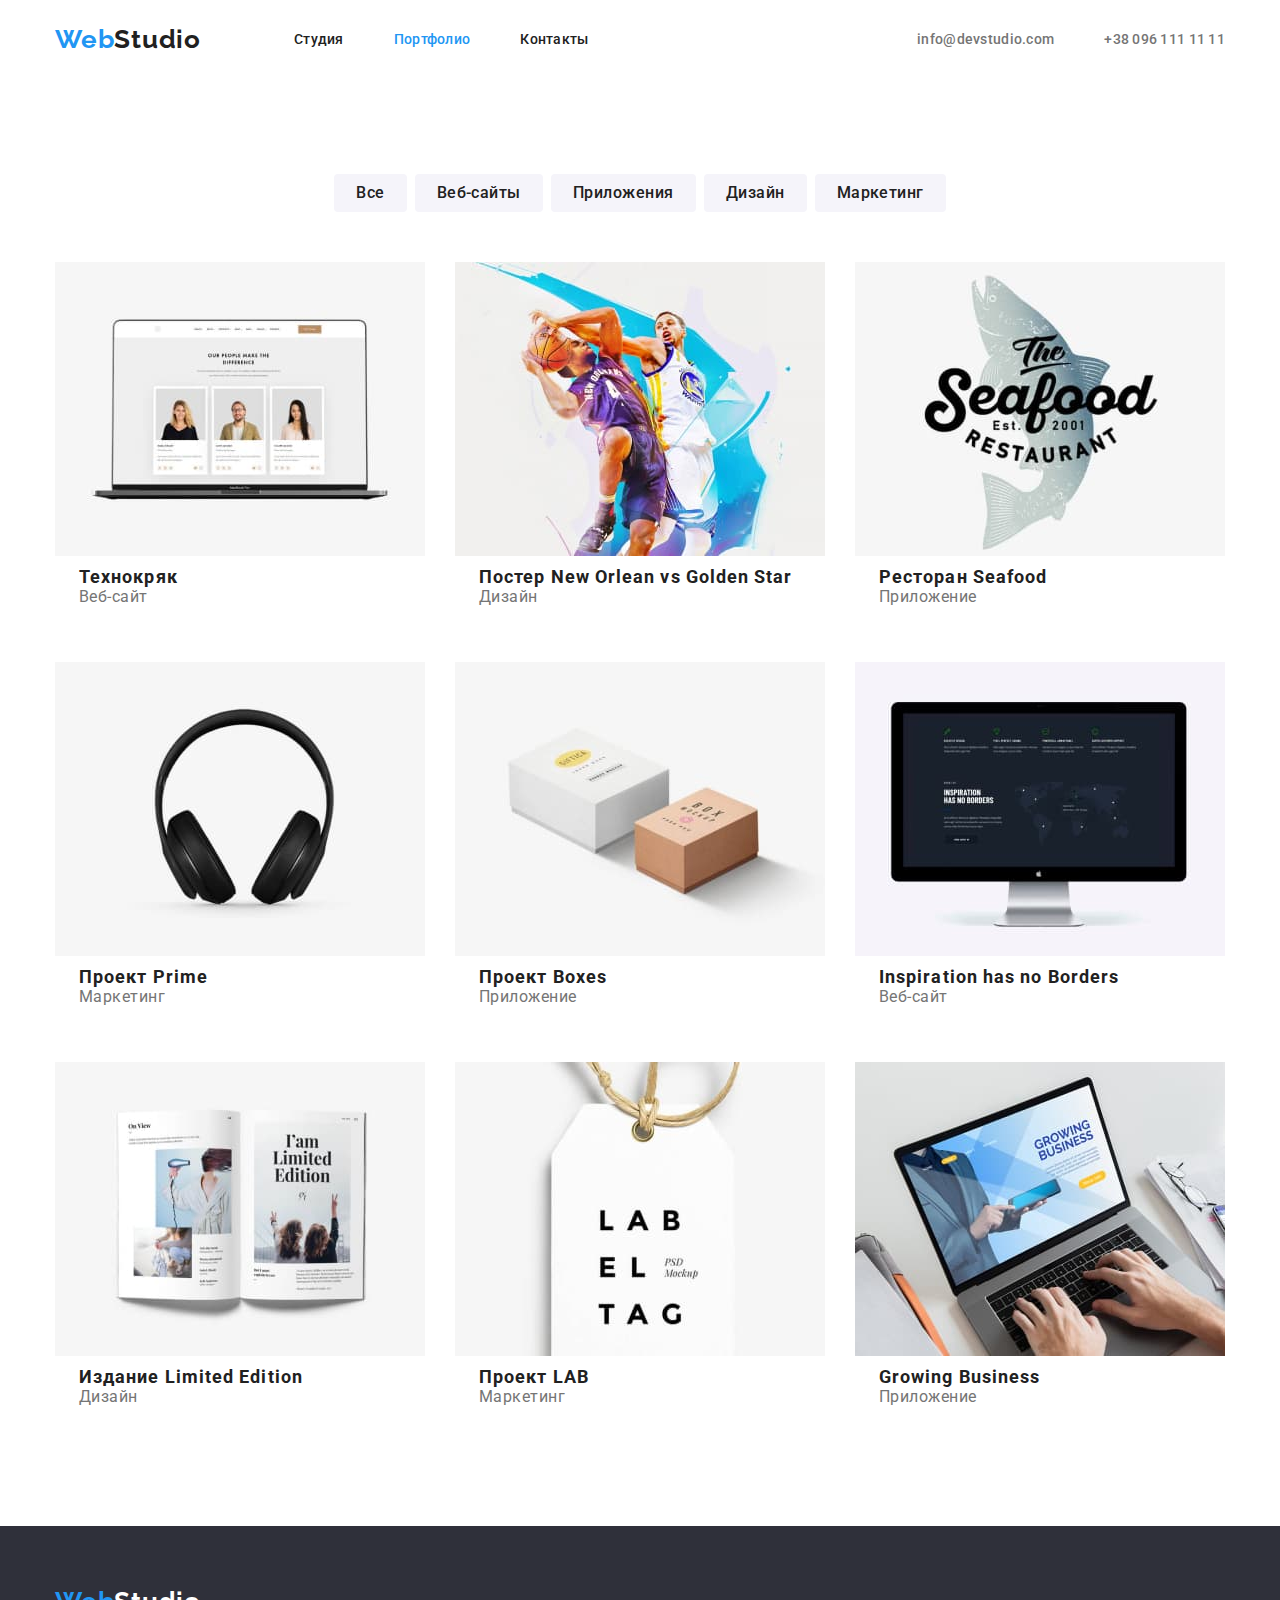
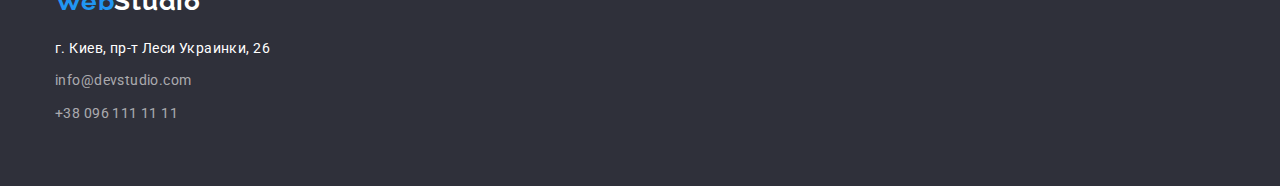
==== commit 89d700a5: "Крайний вариант" ====
--- a/portfolio.html
+++ b/portfolio.html
@@ -33,83 +33,83 @@
             <!--Портфолио-->  
             <section>
                 <div class="container porfolio-container">
-                <h1 class="visually-hidden">Портфолио</h1>
-                <div class="porfolio">
-                    <ul class="list porfolio-list">
-                        <li class="porfolio-item"><button type="button" class="porfolio-btn">Все</button></li>
-                        <li class="porfolio-item"><button type="button" class="porfolio-btn">Веб-сайты</button></li>
-                        <li class="porfolio-item"><button type="button" class="porfolio-btn">Приложения</button></li>
-                        <li class="porfolio-item"><button type="button" class="porfolio-btn">Дизайн</button></li>
-                        <li class="porfolio-item"><button type="button" class="porfolio-btn">Маркетинг</button></li>
-                    </ul>  
-                </div>
-                <div class="projects">
-                    <ul class="list project-list">
-                        <li class="project-item"> 
-                            <a href="" class="link project-link">
-                                <img src="./images/portfolio/tehno.jpg" alt="Технокряк" width="370" height="294">
-                                <h2 class="project-title">Технокряк</h2>
-                                <p class="project-after-title">Веб-сайт</p>
-                            </a>                  
-                        </li>
-                        <li class="project-item"> 
-                            <a href="" class="link project-link">
-                                <img src="./images/portfolio/poster.jpg" alt="Постер New Orlean vs Golden Star" width="370" height="294">
-                                <h2 class="project-title">Постер New Orlean vs Golden Star</h2>
-                                <p class="project-after-title">Дизайн</p>
-                            </a>                
-                        </li>
-                        <li class="project-item"> 
-                            <a href="" class="link project-link">
-                                <img src="./images/portfolio/seafood.jpg" alt="Ресторан Seafood" width="370" height="294">
-                                <h2 class="project-title">Ресторан Seafood</h2>
-                                <p class="project-after-title">Приложение</p>
-                            </a>                 
-                        </li>
-                        <li class="project-item"> 
-                            <a href="" class="link project-link">
-                                <img src="./images//portfolio/prime.jpg" alt="Проект Prime" width="370" height="294">
-                                <h2 class="project-title">Проект Prime</h2>
-                                <p class="project-after-title">Маркетинг</p>
-                            </a>                 
-                        </li>
-                        <li class="project-item"> 
-                            <a href="" class="link project-link">
-                                <img src="./images/portfolio/boxes.jpg" alt="Проект Boxes" width="370" height="294">
-                                <h2 class="project-title">Проект Boxes</h2>
-                                <p class="project-after-title">Приложение</p>
-                            </a>                       
-                        </li>
-                        <li class="project-item"> 
-                            <a href="" class="link project-link">
-                                <img src="./images/portfolio/borders.jpg" alt="Inspiration has no Borders" width="370" height="294">
-                                <h2 class="project-title">Inspiration has no Borders</h2>
-                                <p class="project-after-title">Веб-сайт</p>
-                            </a>                    
-                        </li>
-                        <li class="project-item"> 
-                            <a href="" class="link project-link">
-                                <img src="./images/portfolio/limited.jpg" alt="Издание Limited Edition" width="370" height="294">
-                                <h2 class="project-title">Издание Limited Edition</h2>
-                                <p class="project-after-title">Дизайн</p>
-                            </a>                     
-                        </li>
-                        <li class="project-item"> 
-                            <a href="" class="link project-link">
-                                <img src="./images/portfolio/lab.jpg" alt="Проект LAB" width="370" height="294">
-                                <h2 class="project-title">Проект LAB</h2>
-                                <p class="project-after-title">Маркетинг</p>
-                            </a>                      
-                        </li>
-                        <li class="project-item"> 
-                            <a href="" class="link project-link">
-                                <img src="./images/portfolio/business.jpg" alt="Growing Business" width="370" height="294">
-                                <h2 class="project-title">Growing Business</h2>
-                                <p class="project-after-title">Приложение</p>
-                            </a>  
-                        </li>            
-                    </ul>       
-                </div>
+                    <h1 class="visually-hidden">Портфолио</h1>
+                    <div class="porfolio">
+                        <ul class="list porfolio-list">
+                            <li class="porfolio-item"><button type="button" class="porfolio-btn">Все</button></li>
+                            <li class="porfolio-item"><button type="button" class="porfolio-btn">Веб-сайты</button></li>
+                            <li class="porfolio-item"><button type="button" class="porfolio-btn">Приложения</button></li>
+                            <li class="porfolio-item"><button type="button" class="porfolio-btn">Дизайн</button></li>
+                            <li class="porfolio-item"><button type="button" class="porfolio-btn">Маркетинг</button></li>
+                        </ul>  
+                    </div>
+                    <div class="projects">
+                        <ul class="list project-list">
+                            <li class="project-item"> 
+                                <a href="" class="link project-link">
+                                    <img src="./images/portfolio/tehno.jpg" alt="Технокряк" width="370" height="294">
+                                    <h2 class="project-title">Технокряк</h2>
+                                    <p class="project-after-title">Веб-сайт</p>
+                                </a>                  
+                            </li>
+                            <li class="project-item"> 
+                                <a href="" class="link project-link">
+                                    <img src="./images/portfolio/poster.jpg" alt="Постер New Orlean vs Golden Star" width="370" height="294">
+                                    <h2 class="project-title">Постер New Orlean vs Golden Star</h2>
+                                    <p class="project-after-title">Дизайн</p>
+                                </a>                
+                            </li>
+                            <li class="project-item"> 
+                                <a href="" class="link project-link">
+                                    <img src="./images/portfolio/seafood.jpg" alt="Ресторан Seafood" width="370" height="294">
+                                    <h2 class="project-title">Ресторан Seafood</h2>
+                                    <p class="project-after-title">Приложение</p>
+                                </a>                 
+                            </li>
+                            <li class="project-item"> 
+                                <a href="" class="link project-link">
+                                    <img src="./images//portfolio/prime.jpg" alt="Проект Prime" width="370" height="294">
+                                    <h2 class="project-title">Проект Prime</h2>
+                                    <p class="project-after-title">Маркетинг</p>
+                                </a>                 
+                            </li>
+                            <li class="project-item"> 
+                                <a href="" class="link project-link">
+                                    <img src="./images/portfolio/boxes.jpg" alt="Проект Boxes" width="370" height="294">
+                                    <h2 class="project-title">Проект Boxes</h2>
+                                    <p class="project-after-title">Приложение</p>
+                                </a>                       
+                            </li>
+                            <li class="project-item"> 
+                                <a href="" class="link project-link">
+                                    <img src="./images/portfolio/borders.jpg" alt="Inspiration has no Borders" width="370" height="294">
+                                    <h2 class="project-title">Inspiration has no Borders</h2>
+                                    <p class="project-after-title">Веб-сайт</p>
+                                </a>                    
+                            </li>
+                            <li class="project-item"> 
+                                <a href="" class="link project-link">
+                                    <img src="./images/portfolio/limited.jpg" alt="Издание Limited Edition" width="370" height="294">
+                                    <h2 class="project-title">Издание Limited Edition</h2>
+                                    <p class="project-after-title">Дизайн</p>
+                                </a>                     
+                            </li>
+                            <li class="project-item"> 
+                                <a href="" class="link project-link">
+                                    <img src="./images/portfolio/lab.jpg" alt="Проект LAB" width="370" height="294">
+                                    <h2 class="project-title">Проект LAB</h2>
+                                    <p class="project-after-title">Маркетинг</p>
+                                </a>                      
+                            </li>
+                            <li class="project-item"> 
+                                <a href="" class="link project-link">
+                                    <img src="./images/portfolio/business.jpg" alt="Growing Business" width="370" height="294">
+                                    <h2 class="project-title">Growing Business</h2>
+                                    <p class="project-after-title">Приложение</p>
+                                </a>  
+                            </li>            
+                        </ul>       
+                    </div>
                 </div>   
             </section>    
         </main>   
--- a/css/styles.css
+++ b/css/styles.css
@@ -61,6 +61,7 @@
     cursor: pointer;
     font-family: inherit;
     display: block;
+    border-style: none;
 }
 body {
     font-family:'Roboto', sans-serif;
@@ -68,6 +69,10 @@
     color:var(--main-text-color);
     font-size: 14px;
     letter-spacing: 0.03em;
+}
+
+img{
+    display: block;
 }
 
 .list {
@@ -85,7 +90,7 @@
     margin-right: auto;
     padding: 0 15px;
     width: 1200px;
-    outline: 1px solid tomato;
+    /* outline: 1px solid tomato; */
 } 
 
 /* ------------------- HEDER-------------------------- */
@@ -119,7 +124,6 @@
 
 .header-studio{
     color: var(--second-title-color);
-   
 }
 
 .header-list{
@@ -195,8 +199,6 @@
     margin-right: auto;
     text-align: center;
 
-    outline: 1px solid tomato;  
-
     font-weight: 900;
     font-size: 44px;
     line-height: 1.36;
@@ -208,9 +210,8 @@
     margin-left: auto;
     margin-right: auto;
     margin-top: 30px;
-    /* text-align: center;
     min-width: 200px;
-    height: 50px; */
+    height: 50px;
     padding: 10px 32px;
     border-radius: 4px;
 
@@ -241,6 +242,7 @@
     padding-top: 94px;
     padding-bottom: 94px;
 }
+
 .differences-list{
     display: flex;
     justify-content: center;
@@ -260,7 +262,6 @@
 
 .differences-after-title{
     width: 270px;
-    height: 75px;
     font-weight: 400;
     font-size: 14px;
     line-height: 1.71;
@@ -271,8 +272,7 @@
 
 .work-container{
     padding-bottom: 94px;
-    padding-bottom: 94px;
-}
+    }
 .work-title{
         text-align: center;
         margin-bottom: 50px;
@@ -286,7 +286,12 @@
 
 .work-list{
     display: flex;
-    justify-content: space-between;
+    margin-right: -30px;
+}
+
+.work-item{
+    flex-basis: calc(100% / 3 -30px);
+    margin-right: 30px;
 }
 
 /* -------------------COMMAND-------------------------- */
@@ -302,6 +307,7 @@
 .command-title{
     text-align: center;
     margin-bottom: 50px;
+
     font-weight: 700;
     font-size: 36px;
     line-height: 1.17;
@@ -311,10 +317,21 @@
 
 .command-list{
     display: flex;
-    justify-content: space-between;
+    margin-right: -30px;
+}
+
+.command-item{
+    width: 270px;
+    padding-bottom: 30px;
+    flex-basis: calc(100% / 4 -30px);
+    margin-right: 30px; 
 }
 
 .command-name{
+    text-align: center;
+    margin-top: 30px;
+    margin-bottom: 10px;
+
     font-weight: 500;
     font-size: 16px;
     line-height: 1.19;
@@ -322,6 +339,10 @@
     color: var(--second-title-color);
 }
 
+.command-after-title{
+    text-align: center;
+}
+
 /* -------------------FOOTER-------------------------- */
 
 .footer{
@@ -380,22 +401,26 @@
     color: var(--accent-color);
 }
 
-/* -------------------PORFOLIO BTN-------------------------- */
+/* -------------------PORFOLIO-------------------------- */
 
 .porfolio-container{
     padding-top: 94px;
     padding-bottom: 94px;
-}
+    }
+
+/* -------------------PORFOLIO BTN-------------------------- */
+
 .porfolio-list{
     display: flex;
     justify-content: center;
+    margin-bottom: 50px;
 }
 
 .porfolio-item:not(:last-child){
     margin-right: 8px;
     }
+
 .porfolio-btn{
-    margin-bottom: 50px;
     padding: 6px 22px;
     border-radius: 4px;
 
@@ -418,9 +443,31 @@
 .project-list{
     display: flex;
     flex-wrap: wrap;
+    /* margin-right: -30px; */
+}
+
+.project-item{
+    width: 370px;
+    padding-bottom: 20px;
+    margin-right: 30px;
+    margin-bottom: 30px;
+    /* flex-basis: calc(100% / 9 -30px);
+    margin-right: 30px;  */
+}
+
+.project-item:nth-child(3n){
+    margin-right: 0;   
+}
+
+.project-item:nth-last-child(-n+3){
+    margin-bottom: 0;   
 }
 
 .project-title{
+    padding-left: 24px;
+    margin-top: 20px;
+    margin-bottom: 4px;
+
     font-weight: 700;
     font-size: 18px;
     line-height: 2.0px;
@@ -429,6 +476,8 @@
 }
 
 .project-after-title{
+    padding-left: 24px;
+    
     font-weight: 400;
     font-size: 16px;
     line-height: 1.87;
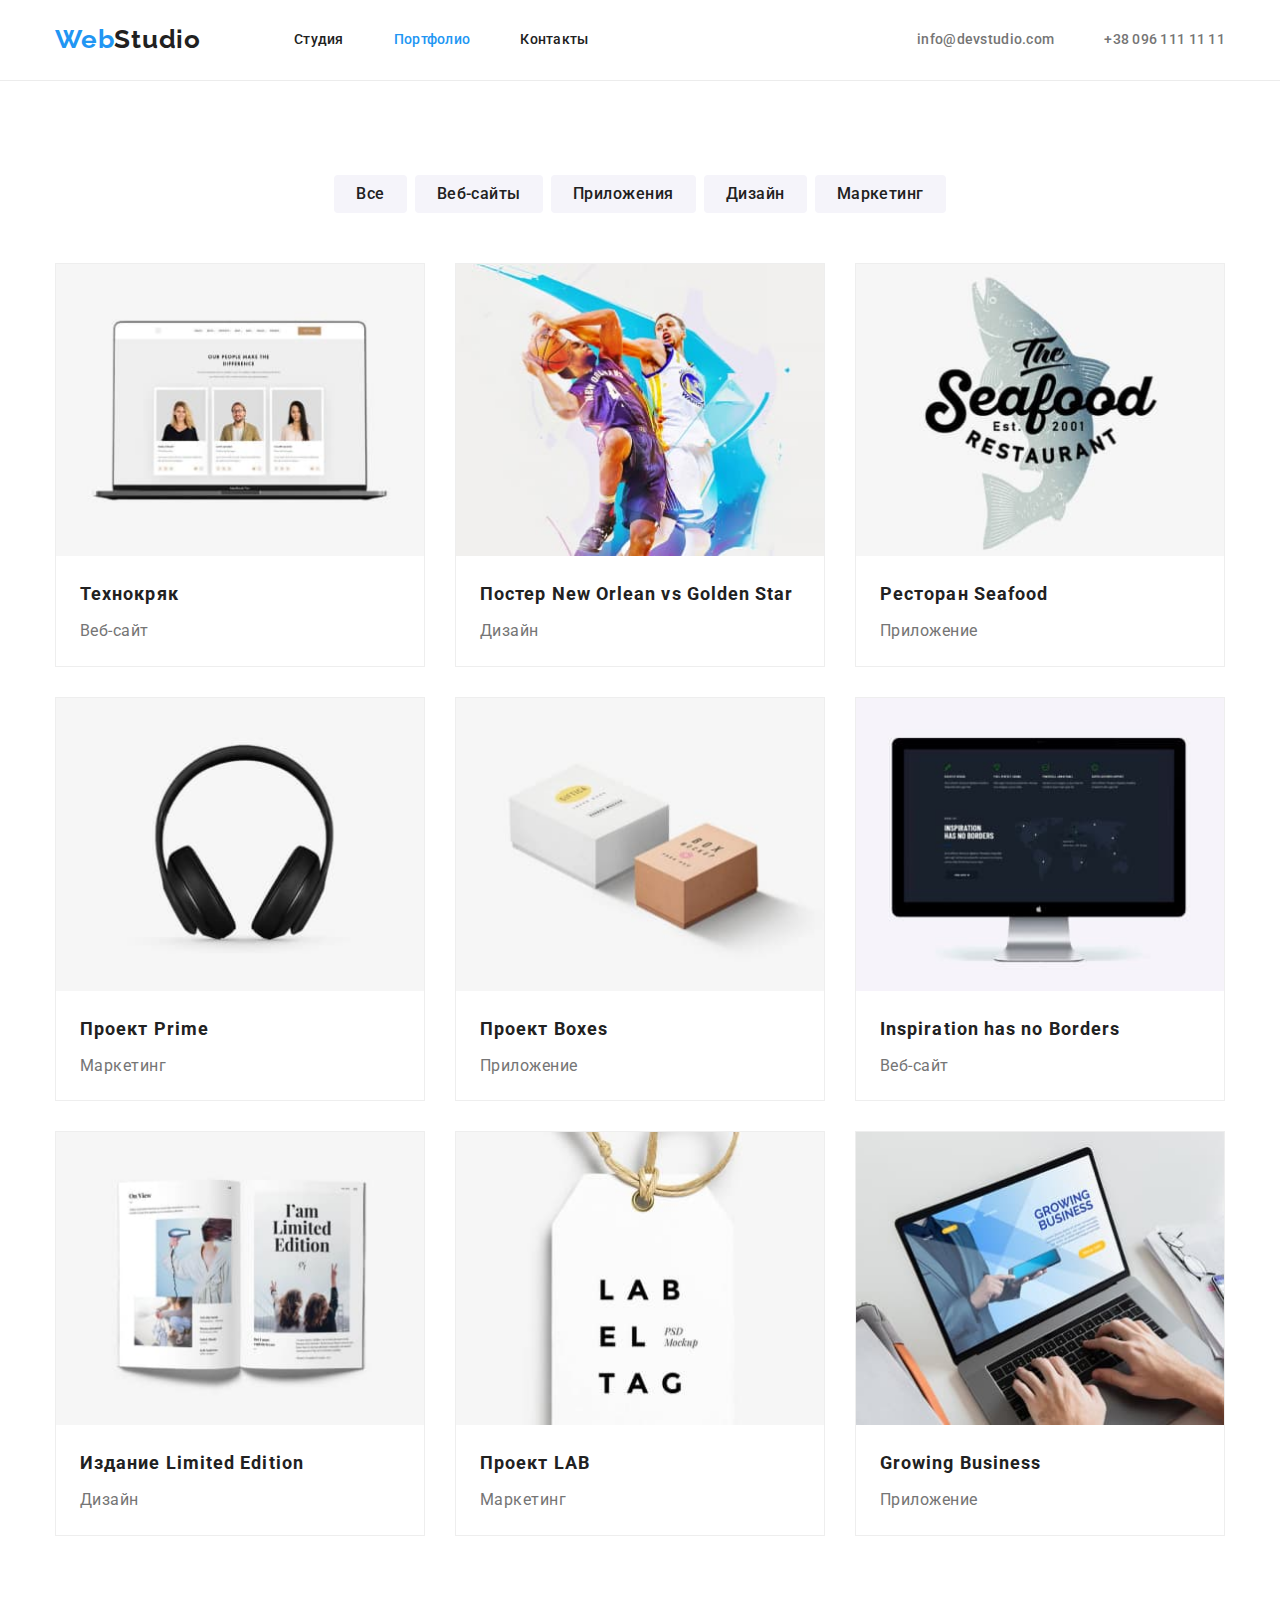
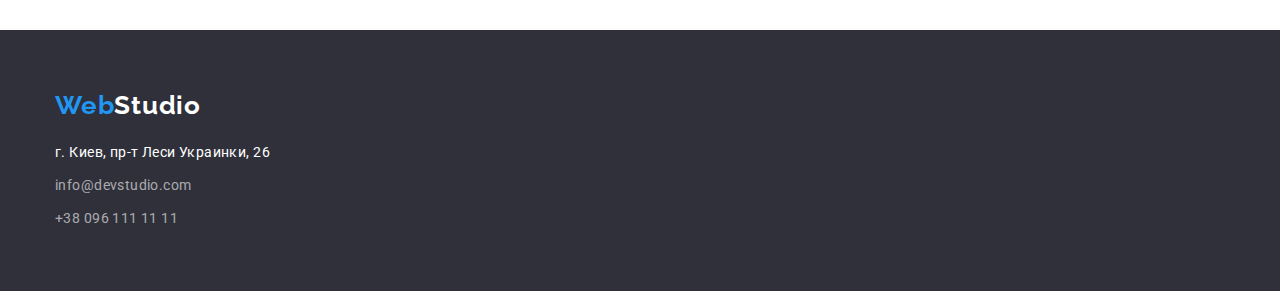
==== commit 50f32fd6: "Окончательный вариант" ====
--- a/portfolio.html
+++ b/portfolio.html
@@ -31,85 +31,101 @@
         </header>  
         <main> 
             <!--Портфолио-->  
-            <section>
-                <div class="container porfolio-container">
-                    <h1 class="visually-hidden">Портфолио</h1>
-                    <div class="porfolio">
-                        <ul class="list porfolio-list">
-                            <li class="porfolio-item"><button type="button" class="porfolio-btn">Все</button></li>
-                            <li class="porfolio-item"><button type="button" class="porfolio-btn">Веб-сайты</button></li>
-                            <li class="porfolio-item"><button type="button" class="porfolio-btn">Приложения</button></li>
-                            <li class="porfolio-item"><button type="button" class="porfolio-btn">Дизайн</button></li>
-                            <li class="porfolio-item"><button type="button" class="porfolio-btn">Маркетинг</button></li>
-                        </ul>  
-                    </div>
-                    <div class="projects">
-                        <ul class="list project-list">
-                            <li class="project-item"> 
-                                <a href="" class="link project-link">
-                                    <img src="./images/portfolio/tehno.jpg" alt="Технокряк" width="370" height="294">
+            <section class="section">
+                <div class="container">
+                    <h1 class="visually-hidden">Портфолио</h1> 
+                    <!--BTN  -->
+                    <ul class="list porfolio-list">
+                        <li class="porfolio-item"><button type="button" class="porfolio-btn">Все</button></li>
+                        <li class="porfolio-item"><button type="button" class="porfolio-btn">Веб-сайты</button></li>
+                        <li class="porfolio-item"><button type="button" class="porfolio-btn">Приложения</button></li>
+                        <li class="porfolio-item"><button type="button" class="porfolio-btn">Дизайн</button></li>
+                        <li class="porfolio-item"><button type="button" class="porfolio-btn">Маркетинг</button></li>
+                    </ul> 
+                    <!--Project  -->
+                    <ul class="list project-list">
+                        <li class="project-item"> 
+                            <a href="" class="link project-link">
+                                <img src="./images/portfolio/tehno.jpg" alt="Технокряк" width="370" height="294">
+                                <div class="project-type">
                                     <h2 class="project-title">Технокряк</h2>
                                     <p class="project-after-title">Веб-сайт</p>
-                                </a>                  
-                            </li>
-                            <li class="project-item"> 
-                                <a href="" class="link project-link">
-                                    <img src="./images/portfolio/poster.jpg" alt="Постер New Orlean vs Golden Star" width="370" height="294">
+                                </div>                             
+                            </a>                  
+                        </li>
+                        <li class="project-item"> 
+                            <a href="" class="link project-link">
+                                <img src="./images/portfolio/poster.jpg" alt="Постер New Orlean vs Golden Star" width="370" height="294">
+                                <div class="project-type">
                                     <h2 class="project-title">Постер New Orlean vs Golden Star</h2>
                                     <p class="project-after-title">Дизайн</p>
-                                </a>                
-                            </li>
-                            <li class="project-item"> 
-                                <a href="" class="link project-link">
-                                    <img src="./images/portfolio/seafood.jpg" alt="Ресторан Seafood" width="370" height="294">
+                                </div>                         
+                            </a>                
+                        </li>
+                        <li class="project-item"> 
+                            <a href="" class="link project-link">
+                                <img src="./images/portfolio/seafood.jpg" alt="Ресторан Seafood" width="370" height="294">
+                                <div class="project-type">
                                     <h2 class="project-title">Ресторан Seafood</h2>
                                     <p class="project-after-title">Приложение</p>
-                                </a>                 
-                            </li>
-                            <li class="project-item"> 
-                                <a href="" class="link project-link">
-                                    <img src="./images//portfolio/prime.jpg" alt="Проект Prime" width="370" height="294">
+                                </div>                           
+                            </a>                 
+                        </li>
+                        <li class="project-item"> 
+                            <a href="" class="link project-link">
+                                <img src="./images//portfolio/prime.jpg" alt="Проект Prime" width="370" height="294">
+                                <div class="project-type">
                                     <h2 class="project-title">Проект Prime</h2>
                                     <p class="project-after-title">Маркетинг</p>
-                                </a>                 
-                            </li>
-                            <li class="project-item"> 
-                                <a href="" class="link project-link">
-                                    <img src="./images/portfolio/boxes.jpg" alt="Проект Boxes" width="370" height="294">
+                                </div>                             
+                            </a>                 
+                        </li>
+                        <li class="project-item"> 
+                            <a href="" class="link project-link">
+                                <img src="./images/portfolio/boxes.jpg" alt="Проект Boxes" width="370" height="294">
+                                <div class="project-type">
                                     <h2 class="project-title">Проект Boxes</h2>
                                     <p class="project-after-title">Приложение</p>
-                                </a>                       
-                            </li>
-                            <li class="project-item"> 
-                                <a href="" class="link project-link">
-                                    <img src="./images/portfolio/borders.jpg" alt="Inspiration has no Borders" width="370" height="294">
+                                </div>     
+                            </a>                       
+                        </li>
+                        <li class="project-item"> 
+                            <a href="" class="link project-link">
+                                <img src="./images/portfolio/borders.jpg" alt="Inspiration has no Borders" width="370" height="294">
+                                <div class="project-type">
                                     <h2 class="project-title">Inspiration has no Borders</h2>
                                     <p class="project-after-title">Веб-сайт</p>
-                                </a>                    
-                            </li>
-                            <li class="project-item"> 
-                                <a href="" class="link project-link">
-                                    <img src="./images/portfolio/limited.jpg" alt="Издание Limited Edition" width="370" height="294">
+                                </div>                         
+                            </a>                    
+                        </li>
+                        <li class="project-item"> 
+                            <a href="" class="link project-link">
+                                <img src="./images/portfolio/limited.jpg" alt="Издание Limited Edition" width="370" height="294">
+                                <div class="project-type">
                                     <h2 class="project-title">Издание Limited Edition</h2>
                                     <p class="project-after-title">Дизайн</p>
-                                </a>                     
-                            </li>
-                            <li class="project-item"> 
-                                <a href="" class="link project-link">
-                                    <img src="./images/portfolio/lab.jpg" alt="Проект LAB" width="370" height="294">
+                                </div>     
+                            </a>                     
+                        </li>
+                        <li class="project-item"> 
+                            <a href="" class="link project-link">
+                                <img src="./images/portfolio/lab.jpg" alt="Проект LAB" width="370" height="294">
+                                <div class="project-type">
                                     <h2 class="project-title">Проект LAB</h2>
                                     <p class="project-after-title">Маркетинг</p>
-                                </a>                      
-                            </li>
-                            <li class="project-item"> 
-                                <a href="" class="link project-link">
-                                    <img src="./images/portfolio/business.jpg" alt="Growing Business" width="370" height="294">
+                                </div>                            
+                            </a>                      
+                        </li>
+                        <li class="project-item"> 
+                            <a href="" class="link project-link">
+                                <img src="./images/portfolio/business.jpg" alt="Growing Business" width="370" height="294">
+                                <div class="project-type">
                                     <h2 class="project-title">Growing Business</h2>
                                     <p class="project-after-title">Приложение</p>
-                                </a>  
-                            </li>            
-                        </ul>       
-                    </div>
+                                </div> 
+                            </a>  
+                        </li>            
+                    </ul>       
                 </div>   
             </section>    
         </main>   
--- a/css/styles.css
+++ b/css/styles.css
@@ -73,6 +73,8 @@
 
 img{
     display: block;
+    max-width: 100%; 
+    height: auto;
 }
 
 .list {
@@ -93,10 +95,16 @@
     /* outline: 1px solid tomato; */
 } 
 
+.section{
+    padding-top: 94px;
+    padding-bottom: 94px;
+}
 /* ------------------- HEDER-------------------------- */
 
 .header{
+    border-bottom: 1px solid #ECECEC;
     background-color:var(--header-background)
+    
 }
 
 .heder-container{
@@ -185,9 +193,6 @@
 .hero{
     background-color: var(--second-background);
     max-width: 1600px;
-}
-
-.hero-container{
     padding-top: 200px;
     padding-bottom: 200px;
 }
@@ -198,6 +203,8 @@
     margin-left: auto;
     margin-right: auto;
     text-align: center;
+    text-transform: uppercase;
+    
 
     font-weight: 900;
     font-size: 44px;
@@ -238,11 +245,6 @@
     margin: -1px;
 }
 
-.differences-container{
-    padding-top: 94px;
-    padding-bottom: 94px;
-}
-
 .differences-list{
     display: flex;
     justify-content: center;
@@ -251,7 +253,9 @@
 .differences-item:not(:last-child){
     margin-right: 30px;}
 
-.differences-title{  
+.differences-title{ 
+    text-transform: uppercase;
+    
     margin-bottom: 10px;
     font-weight: 700;
     font-size: 14px;
@@ -270,9 +274,9 @@
 
 /* -------------------WORK-------------------------- */
 
-.work-container{
-    padding-bottom: 94px;
-    }
+.work{
+    padding-top: 0px;
+}
 .work-title{
         text-align: center;
         margin-bottom: 50px;
@@ -298,12 +302,8 @@
 
 .command{
     background-color: var(--third-background);
-}
-
-.command-container{
-    padding-top: 94px;
-    padding-bottom: 94px;
-}
+    }
+
 .command-title{
     text-align: center;
     margin-bottom: 50px;
@@ -348,12 +348,11 @@
 .footer{
     background-color:var(--footer-background); 
     max-width: 1600px;
-}
-
-.footer-container{
+
     padding-top: 60px;
     padding-bottom: 60px;
 }
+
 .footer-logo {
     margin-bottom: 20px;
     display: block;
@@ -403,12 +402,7 @@
 
 /* -------------------PORFOLIO-------------------------- */
 
-.porfolio-container{
-    padding-top: 94px;
-    padding-bottom: 94px;
-    }
-
-/* -------------------PORFOLIO BTN-------------------------- */
+/* -------- BTN----------- */
 
 .porfolio-list{
     display: flex;
@@ -438,7 +432,7 @@
     background-color:var(--accent-color)
 }
 
-/* -------------------PROJECTS-------------------------- */
+/* ----PROJECTS--------- */
 
 .project-list{
     display: flex;
@@ -447,8 +441,8 @@
 }
 
 .project-item{
+    border: 1px solid #EEEEEE;
     width: 370px;
-    padding-bottom: 20px;
     margin-right: 30px;
     margin-bottom: 30px;
     /* flex-basis: calc(100% / 9 -30px);
@@ -463,21 +457,23 @@
     margin-bottom: 0;   
 }
 
+.project-type{
+    padding-top: 20px;
+    padding-right: 24px;
+    padding-bottom: 20px;
+    padding-left: 24px
+}
 .project-title{
-    padding-left: 24px;
-    margin-top: 20px;
     margin-bottom: 4px;
 
     font-weight: 700;
     font-size: 18px;
-    line-height: 2.0px;
+    line-height: 2.0;
     letter-spacing: 0.06em;
     color:var(--second-title-color);
 }
 
 .project-after-title{
-    padding-left: 24px;
-    
     font-weight: 400;
     font-size: 16px;
     line-height: 1.87;
